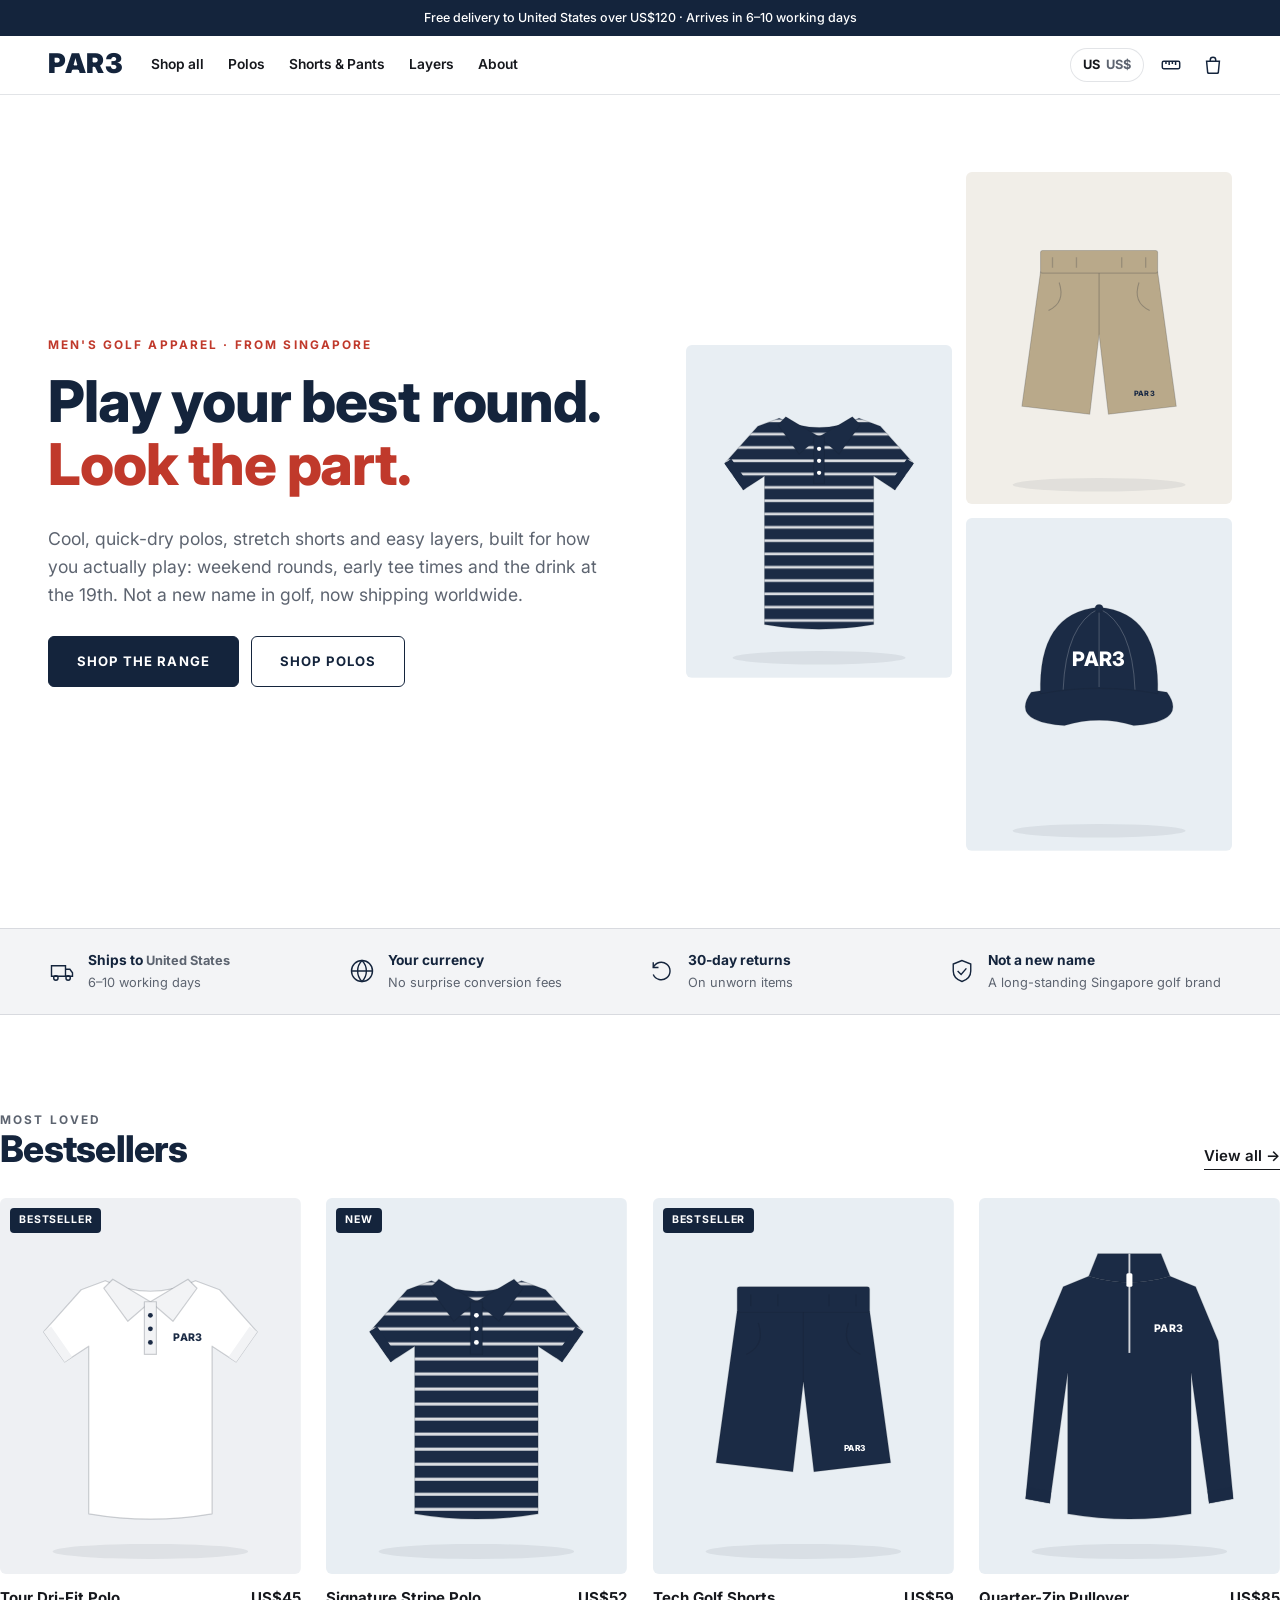
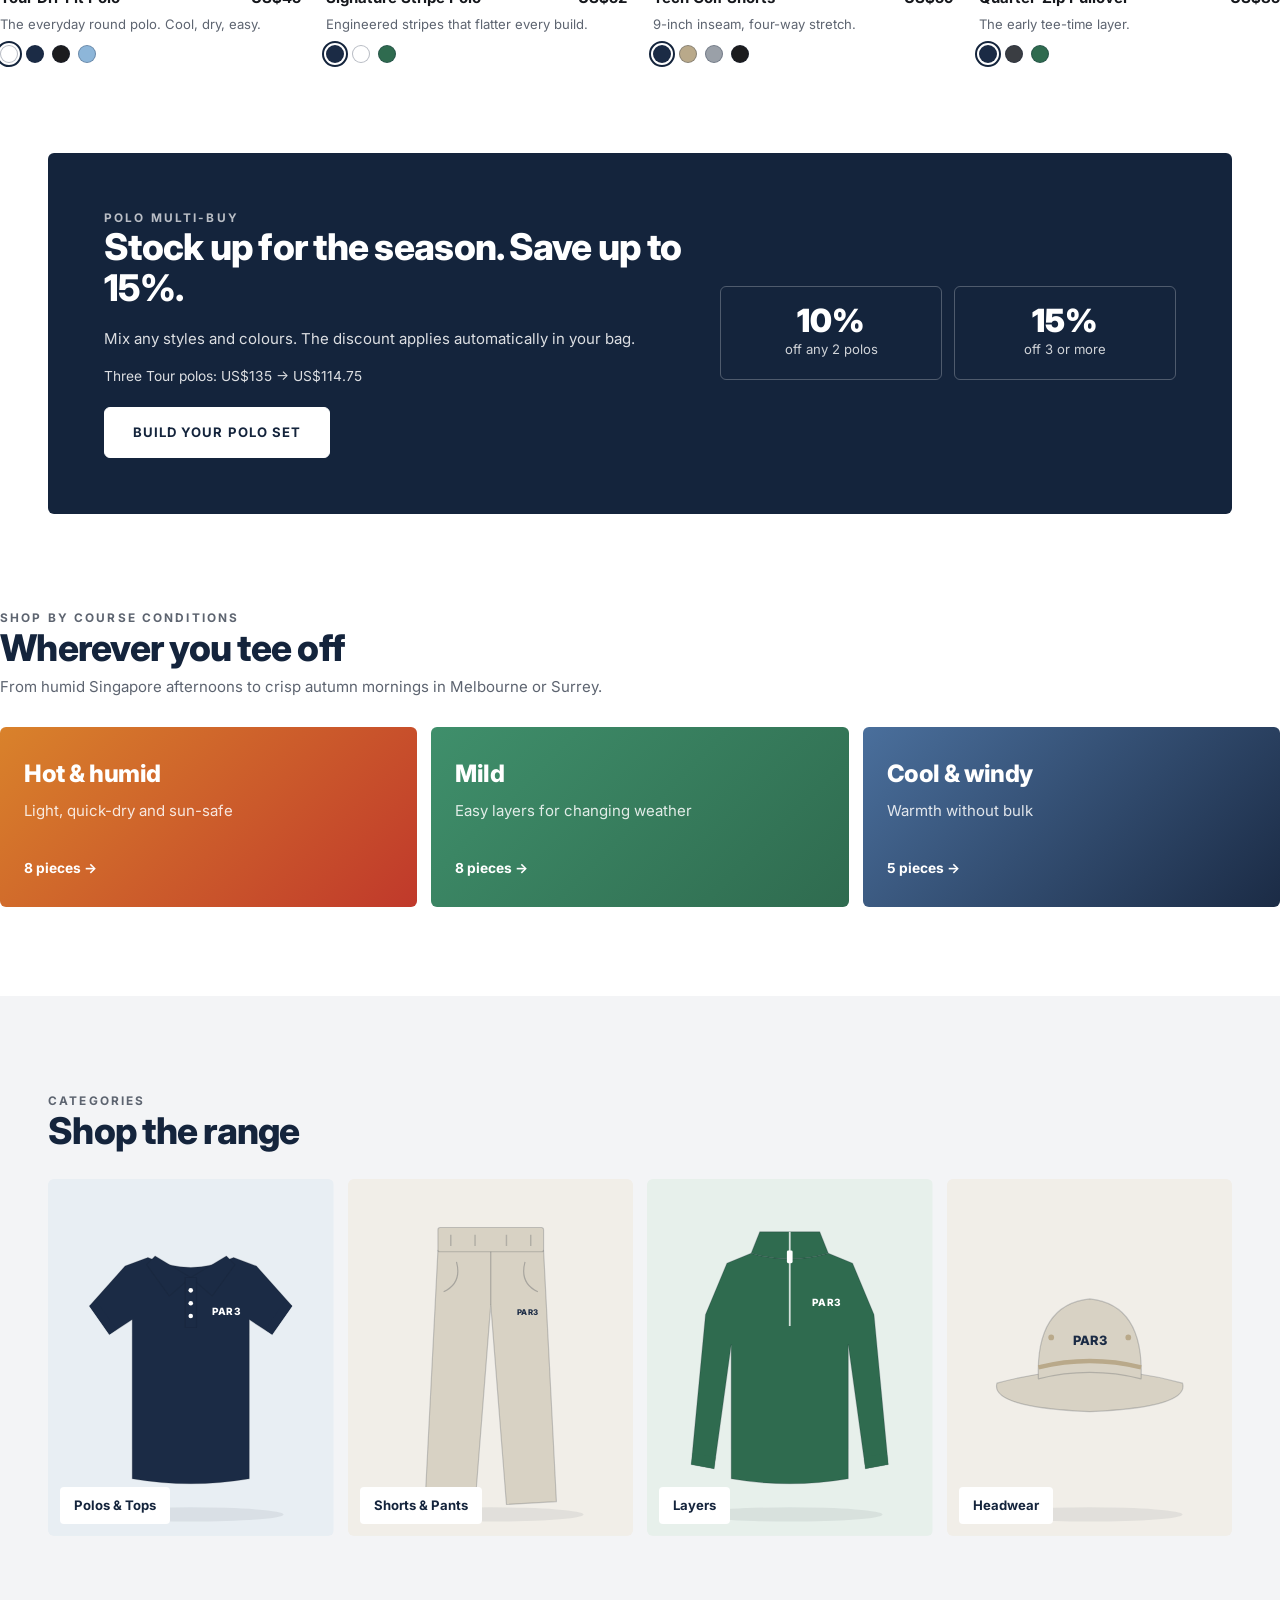
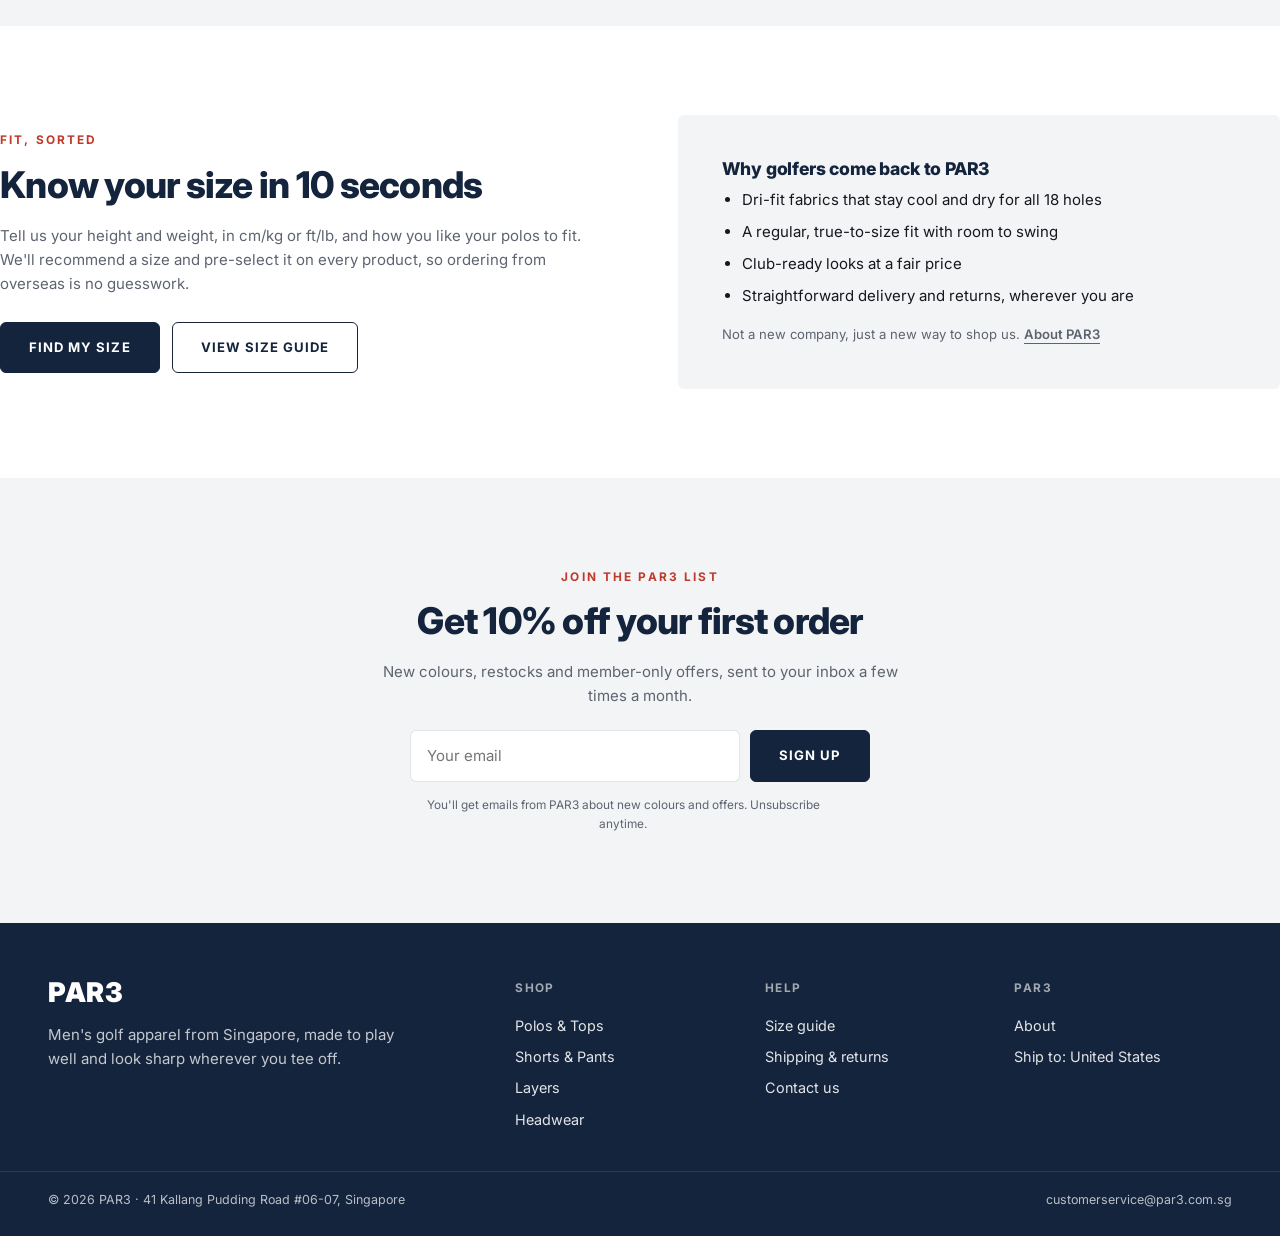
==== par3/index.html @ 8be28eb9 "Add PAR3 worldwide men's golf apparel storefront prototype Static prototype in par3/ reusing the sto" ====
<!doctype html>
<html lang="en">
<head>
  <meta charset="utf-8">
  <meta name="viewport" content="width=device-width, initial-scale=1">
  <title>PAR3 | Men's Golf Apparel, Shipped Worldwide</title>
  <meta name="description" content="PAR3 men's golf apparel from Singapore: dri-fit polos, shorts, pants and layers for every course condition. Local prices and delivery to 16 countries.">
  <link rel="preconnect" href="https://fonts.googleapis.com">
  <link rel="preconnect" href="https://fonts.gstatic.com" crossorigin>
  <link href="https://fonts.googleapis.com/css2?family=Inter:wght@400;500;600;700;800;900&display=swap" rel="stylesheet">
  <link rel="stylesheet" href="assets/css/styles.css">
</head>
<body data-page="home">
  <header id="site-header"></header>

  <main>
    <section class="wrap hero">
      <div>
        <p class="eyebrow">Men's golf apparel · From Singapore</p>
        <h1>Play your best round. <em>Look the part.</em></h1>
        <p class="lede">Cool, quick-dry polos, stretch shorts and easy layers, built for how you actually play: weekend rounds, early tee times and the drink at the 19th. Not a new name in golf, now shipping worldwide.</p>
        <div class="hero-cta">
          <a class="btn" href="shop.html">Shop the range</a>
          <a class="btn btn-ghost" href="shop.html?c=polos">Shop polos</a>
        </div>
      </div>
      <div id="hero-art"></div>
    </section>

    <section class="trust" aria-label="Why shop with PAR3">
      <div class="wrap trust-inner">
        <div class="trust-item">
          <svg viewBox="0 0 32 32"><path d="M4 10h16v12H4zM20 14h5l3 4v4h-8z"/><circle cx="9" cy="24" r="2.5"/><circle cx="23" cy="24" r="2.5"/></svg>
          <div><strong>Ships to <span data-ship-country>you</span></strong><span data-ship-days>Tracked delivery</span></div>
        </div>
        <div class="trust-item">
          <svg viewBox="0 0 32 32"><circle cx="16" cy="16" r="12"/><path d="M4 16h24M16 4c4 4 5 8 5 12s-1 8-5 12c-4-4-5-8-5-12s1-8 5-12Z"/></svg>
          <div><strong>Your currency</strong><span>No surprise conversion fees</span></div>
        </div>
        <div class="trust-item">
          <svg viewBox="0 0 32 32"><path d="M6 12a10 10 0 1 1 0 8"/><path d="M6 6v6h6"/></svg>
          <div><strong>30-day returns</strong><span>On unworn items</span></div>
        </div>
        <div class="trust-item">
          <svg viewBox="0 0 32 32"><path d="M16 4 6 8v8c0 6 4 10 10 12 6-2 10-6 10-12V8Z"/><path d="m11 16 4 4 6-7"/></svg>
          <div><strong>Not a new name</strong><span>A long-standing Singapore golf brand</span></div>
        </div>
      </div>
    </section>

    <section class="section wrap">
      <div class="section-head">
        <div>
          <p class="eyebrow">Most loved</p>
          <h2>Bestsellers</h2>
        </div>
        <a class="link" href="shop.html">View all →</a>
      </div>
      <div class="grid" id="featured"></div>
    </section>

    <section class="wrap">
      <div class="promo">
        <div>
          <p class="eyebrow" style="color:inherit;opacity:.7">Polo multi-buy</p>
          <h2>Stock up for the season. Save up to 15%.</h2>
          <p>Mix any styles and colours. The discount applies automatically in your bag.</p>
          <p class="promo-example" id="mb-example"></p>
          <a class="btn btn-light" href="shop.html?c=polos">Build your polo set</a>
        </div>
        <div class="promo-tiers">
          <div><strong>10%</strong><span>off any 2 polos</span></div>
          <div><strong>15%</strong><span>off 3 or more</span></div>
        </div>
      </div>
    </section>

    <section class="section wrap">
      <div class="section-head">
        <div>
          <p class="eyebrow">Shop by course conditions</p>
          <h2>Wherever you tee off</h2>
          <p>From humid Singapore afternoons to crisp autumn mornings in Melbourne or Surrey.</p>
        </div>
      </div>
      <div class="conds" id="conditions"></div>
    </section>

    <section class="section tint">
      <div class="wrap">
        <div class="section-head">
          <div>
            <p class="eyebrow">Categories</p>
            <h2>Shop the range</h2>
          </div>
        </div>
        <div class="tiles" id="cats"></div>
      </div>
    </section>

    <section class="section wrap">
      <div class="split">
        <div>
          <p class="eyebrow">Fit, sorted</p>
          <h2>Know your size in 10 seconds</h2>
          <p class="muted">Tell us your height and weight, in cm/kg or ft/lb, and how you like your polos to fit. We'll recommend a size and pre-select it on every product, so ordering from overseas is no guesswork.</p>
          <div class="hero-cta">
            <button class="btn" data-sizefinder>Find my size</button>
            <button class="btn btn-ghost" data-sizeguide>View size guide</button>
          </div>
        </div>
        <div class="panel">
          <h3>Why golfers come back to PAR3</h3>
          <ul>
            <li>Dri-fit fabrics that stay cool and dry for all 18 holes</li>
            <li>A regular, true-to-size fit with room to swing</li>
            <li>Club-ready looks at a fair price</li>
            <li>Straightforward delivery and returns, wherever you are</li>
          </ul>
          <p class="muted small" style="margin:16px 0 0">Not a new company, just a new way to shop us. <a class="link" href="about.html">About PAR3</a></p>
        </div>
      </div>
    </section>

    <section class="section join" id="join">
      <div class="wrap">
        <p class="eyebrow">Join the PAR3 list</p>
        <h2>Get <span data-offer>a welcome offer</span></h2>
        <p class="muted">New colours, restocks and member-only offers, sent to your inbox a few times a month.</p>
        <div data-signup="home"></div>
      </div>
    </section>
  </main>

  <footer id="site-footer"></footer>

  <script src="assets/js/config.js"></script>
  <script src="assets/js/garments.js"></script>
  <script src="assets/js/products.js"></script>
  <script src="assets/js/app.js"></script>
</body>
</html>
---- par3/assets/css/styles.css ----
/* PAR3 storefront styles */

/* Brand tokens. PLACEHOLDER: swap these for the colours and font used on
   par3.com.sg. Every colour on the site comes from this block. */
:root {
  --brand: #14243c;        /* primary: header bar, buttons, footer */
  --brand-2: #22385a;      /* primary hover */
  --accent: #c0392b;       /* sale / multi-buy highlights */
  --accent-soft: #fbeceb;
  --bg: #ffffff;
  --surface: #f3f4f6;
  --ink: #16181d;
  --muted: #5d6470;
  --line: rgba(20, 36, 60, 0.12);
  --on-brand: #ffffff;

  --font: "Inter", system-ui, -apple-system, "Segoe UI", sans-serif;

  --radius: 6px;
  --gutter: clamp(16px, 4vw, 48px);
  --max: 1280px;
}

* { box-sizing: border-box; }
html { scroll-behavior: smooth; }
body {
  margin: 0;
  background: var(--bg);
  color: var(--ink);
  font: 400 15px/1.6 var(--font);
  -webkit-font-smoothing: antialiased;
}
img, svg { display: block; max-width: 100%; }
a { color: inherit; text-decoration: none; }
button { font: inherit; color: inherit; cursor: pointer; }
h1, h2, h3 { font-weight: 800; line-height: 1.1; margin: 0 0 0.5em; letter-spacing: -0.02em; color: var(--brand); }
h1 { font-size: clamp(2.2rem, 5vw, 3.6rem); }
h2 { font-size: clamp(1.6rem, 3vw, 2.3rem); }
h3 { font-size: 1.1rem; letter-spacing: -0.01em; }
p { margin: 0 0 1em; }
.sr-only { position: absolute; width: 1px; height: 1px; overflow: hidden; clip: rect(0 0 0 0); white-space: nowrap; }
.muted { color: var(--muted); }
.small { font-size: 0.82rem; }
.center { text-align: center; }
.eyebrow { font-size: 0.74rem; letter-spacing: 0.18em; text-transform: uppercase; color: var(--accent); margin-bottom: 0.9rem; font-weight: 700; }
.link { border-bottom: 1.5px solid currentColor; padding-bottom: 1px; font-weight: 600; }
.wrap { max-width: var(--max); margin: 0 auto; padding: 0 var(--gutter); }
.section { padding: clamp(52px, 7vw, 96px) 0; }
.section.tint { background: var(--surface); }
.section-head { display: flex; align-items: end; justify-content: space-between; gap: 16px; margin-bottom: 28px; flex-wrap: wrap; }
.section-head h2 { margin: 0; }
.section-head p { margin: 6px 0 0; color: var(--muted); }

/* ---------------------------------------------------------------- buttons */
.btn {
  display: inline-flex; align-items: center; justify-content: center; gap: 8px;
  background: var(--brand); color: var(--on-brand); border: 1.5px solid var(--brand);
  padding: 14px 28px; border-radius: var(--radius);
  font-size: 0.82rem; font-weight: 700; letter-spacing: 0.08em; text-transform: uppercase;
  transition: background 0.2s, color 0.2s, transform 0.2s;
}
.btn:hover { background: var(--brand-2); border-color: var(--brand-2); }
.btn:active { transform: translateY(1px); }
.btn-ghost { background: transparent; color: var(--brand); }
.btn-ghost:hover { background: var(--brand); color: var(--on-brand); }
.btn-light { background: var(--on-brand); color: var(--brand); border-color: var(--on-brand); }
.btn-light:hover { background: transparent; color: var(--on-brand); border-color: var(--on-brand); }
.btn-block { width: 100%; }
.icon-btn { background: none; border: 0; padding: 8px; display: inline-flex; align-items: center; position: relative; color: var(--brand); }

/* ---------------------------------------------------------------- header */
#site-header { position: sticky; top: env(safe-area-inset-top, 0px); z-index: 30; background: rgba(255, 255, 255, 0.96); backdrop-filter: blur(8px); border-bottom: 1px solid var(--line); }
.announce { background: var(--brand); color: var(--on-brand); text-align: center; font-size: 0.78rem; font-weight: 500; padding: 8px 16px; }
.header-inner { max-width: var(--max); margin: 0 auto; padding: 10px var(--gutter); display: flex; align-items: center; gap: 28px; }
.logo img { height: 40px; width: auto; }
.wordmark { font-weight: 900; font-size: 1.7rem; letter-spacing: 0.02em; color: var(--brand); line-height: 1; }
.nav { display: flex; gap: 24px; align-items: center; font-size: 0.86rem; font-weight: 600; flex: 1; }
.nav a { padding: 6px 0; border-bottom: 2px solid transparent; }
.nav a:hover, .nav a[aria-current="page"] { border-color: var(--accent); }
.header-tools { display: flex; align-items: center; gap: 4px; margin-left: auto; }
.country-btn { display: inline-flex; gap: 6px; align-items: center; border: 1px solid var(--line); background: var(--bg); border-radius: 99px; padding: 6px 12px; font-size: 0.8rem; font-weight: 700; margin-right: 4px; }
.country-btn:hover { border-color: var(--brand); }
.bag-count { position: absolute; top: 0; right: -2px; background: var(--accent); color: #fff; font-size: 0.62rem; font-weight: 700; min-width: 17px; height: 17px; border-radius: 99px; display: grid; place-items: center; padding: 0 4px; }
.menu-toggle { display: none; }
.bag-count[hidden], .scrim[hidden] { display: none; }
.mobile-nav { display: flex; flex-direction: column; padding: 4px var(--gutter) 16px; border-top: 1px solid var(--line); }
.mobile-nav a { padding: 12px 0; font-size: 1.05rem; font-weight: 600; border-bottom: 1px solid var(--line); }
.mobile-nav[hidden] { display: none; }

@media (max-width: 900px) {
  .nav { display: none; }
  .menu-toggle { display: inline-flex; margin-left: -8px; }
  .header-inner { gap: 8px; }
  .logo img { height: 32px; }
  .wordmark { font-size: 1.4rem; }
  .size-btn { display: none; }
}

/* ---------------------------------------------------------------- hero */
.hero { display: grid; grid-template-columns: 1.05fr 1fr; gap: clamp(24px, 5vw, 72px); align-items: center; padding-top: clamp(36px, 6vw, 80px); padding-bottom: clamp(36px, 6vw, 80px); }
.hero h1 em { font-style: normal; color: var(--accent); }
.hero p.lede { font-size: 1.1rem; max-width: 32em; color: var(--muted); }
.hero-cta { display: flex; gap: 12px; flex-wrap: wrap; margin-top: 26px; }
#hero-art { display: grid; grid-template-columns: 1fr 1fr; gap: 14px; }
.hero-tile { border-radius: var(--radius); overflow: hidden; transition: transform 0.4s; }
.hero-tile:hover { transform: translateY(-4px); }
.hero-tile.t0 { grid-row: span 2; align-self: center; }
.hero-tile svg { width: 100%; height: auto; }
@media (max-width: 820px) {
  .hero { grid-template-columns: 1fr; }
  #hero-art { order: -1; }
}

/* ---------------------------------------------------------------- trust strip */
.trust { border-block: 1px solid var(--line); background: var(--surface); }
.trust-inner { display: grid; grid-template-columns: repeat(4, 1fr); gap: 16px; padding-block: 20px; }
.trust-item { display: flex; gap: 12px; align-items: center; font-size: 0.86rem; }
.trust-item svg { width: 28px; height: 28px; flex: none; stroke: var(--brand); fill: none; stroke-width: 1.6; }
.trust-item strong { display: block; color: var(--brand); }
.trust-item span { color: var(--muted); font-size: 0.8rem; }
@media (max-width: 900px) { .trust-inner { grid-template-columns: 1fr 1fr; } }

/* ---------------------------------------------------------------- product cards */
.grid { display: grid; grid-template-columns: repeat(4, 1fr); gap: clamp(14px, 2vw, 26px); }
@media (max-width: 1024px) { .grid { grid-template-columns: repeat(3, 1fr); } }
@media (max-width: 760px) { .grid { grid-template-columns: repeat(2, 1fr); } }
.card-img { display: block; position: relative; border-radius: var(--radius); overflow: hidden; }
.card-art svg, .card-art img { width: 100%; height: auto; aspect-ratio: 4 / 5; object-fit: cover; transition: transform 0.5s ease; }
.card:hover .card-art svg, .card:hover .card-art img { transform: scale(1.035); }
.tag { position: absolute; top: 10px; left: 10px; z-index: 1; background: var(--brand); color: var(--on-brand); font-size: 0.66rem; letter-spacing: 0.08em; text-transform: uppercase; font-weight: 700; padding: 4px 9px; border-radius: 4px; }
.tag.static { position: static; display: inline-block; margin-bottom: 12px; }
.card-body { padding-top: 12px; }
.card-row { display: flex; justify-content: space-between; gap: 10px; align-items: baseline; }
.card-name { font-weight: 700; color: var(--ink); line-height: 1.3; }
.price { font-weight: 700; white-space: nowrap; }
.card-body p { margin: 4px 0 10px; }
.swatches { display: flex; gap: 8px; flex-wrap: wrap; }
.swatch { width: 18px; height: 18px; border-radius: 50%; background: var(--c); border: 1px solid rgba(20, 36, 60, 0.3); padding: 0; outline-offset: 2px; }
.swatch.on { outline: 2px solid var(--brand); }
.swatches.lg .swatch { width: 30px; height: 30px; outline-offset: 3px; }
.empty-grid { grid-column: 1 / -1; text-align: center; padding: 48px 0; }

/* ---------------------------------------------------------------- category tiles */
.tiles { display: grid; grid-template-columns: repeat(4, 1fr); gap: 14px; }
@media (max-width: 760px) { .tiles { grid-template-columns: 1fr 1fr; } }
.tile { position: relative; border-radius: var(--radius); overflow: hidden; }
.tile svg { width: 100%; height: auto; aspect-ratio: 4 / 5; transition: transform 0.5s; }
.tile:hover svg { transform: scale(1.04); }
.tile span { position: absolute; left: 12px; bottom: 12px; background: var(--bg); padding: 8px 14px; border-radius: 4px; font-size: 0.82rem; font-weight: 700; color: var(--brand); }

/* ---------------------------------------------------------------- conditions */
.conds { display: grid; grid-template-columns: repeat(3, 1fr); gap: 14px; }
@media (max-width: 760px) { .conds { grid-template-columns: 1fr; } }
.cond { border-radius: var(--radius); padding: 28px 24px; min-height: 180px; display: flex; flex-direction: column; gap: 6px; color: #fff; transition: transform 0.3s; }
.cond:hover { transform: translateY(-3px); }
.cond strong { font-size: 1.5rem; font-weight: 800; letter-spacing: -0.02em; }
.cond span { opacity: 0.85; }
.cond em { margin-top: auto; font-style: normal; font-weight: 700; font-size: 0.86rem; }
.cond-hot { background: linear-gradient(135deg, #d9822b, #c0392b); }
.cond-mild { background: linear-gradient(135deg, #3f8f6b, #2f6b4f); }
.cond-cool { background: linear-gradient(135deg, #4a6f9c, #1b2b45); }

/* ---------------------------------------------------------------- multibuy banner */
.promo { background: var(--brand); color: var(--on-brand); border-radius: var(--radius); display: grid; grid-template-columns: 1.3fr 1fr; gap: 24px; align-items: center; padding: clamp(28px, 5vw, 56px); }
.promo h2 { color: var(--on-brand); }
.promo p { opacity: 0.85; margin: 0; }
.promo-tiers { display: flex; gap: 12px; }
.promo-tiers div { flex: 1; border: 1px solid rgba(255, 255, 255, 0.25); border-radius: var(--radius); padding: 18px; text-align: center; }
.promo-tiers strong { display: block; font-size: 2rem; font-weight: 900; line-height: 1; }
.promo-tiers span { font-size: 0.82rem; opacity: 0.8; }
.promo-example { margin-top: 14px !important; font-size: 0.86rem; }
.promo .btn { margin-top: 20px; }
@media (max-width: 820px) { .promo { grid-template-columns: 1fr; } }

/* ---------------------------------------------------------------- split / about */
.split { display: grid; grid-template-columns: 1fr 1fr; gap: clamp(28px, 6vw, 96px); align-items: center; }
@media (max-width: 820px) { .split { grid-template-columns: 1fr; } }
.panel { background: var(--surface); border-radius: var(--radius); padding: clamp(24px, 4vw, 44px); }
.panel ul { margin: 0; padding-left: 20px; }
.panel li { margin-bottom: 8px; }
.values { display: grid; grid-template-columns: repeat(3, 1fr); gap: 16px; }
@media (max-width: 760px) { .values { grid-template-columns: 1fr; } }
.value { border: 1px solid var(--line); border-radius: var(--radius); padding: 24px; }
.value p { color: var(--muted); margin: 0; }
.page-hero { text-align: center; padding: clamp(52px, 8vw, 100px) 0 clamp(28px, 4vw, 48px); }
.page-hero p { color: var(--muted); max-width: 34em; margin: 0 auto; font-size: 1.08rem; }
.prose { max-width: 680px; margin: 0 auto; font-size: 1.05rem; line-height: 1.8; }

/* ---------------------------------------------------------------- signup */
.join { background: var(--surface); text-align: center; }
.join p { max-width: 36em; margin-inline: auto; }
.signup { display: flex; gap: 10px; max-width: 460px; margin: 22px auto 0; flex-wrap: wrap; }
.signup input { flex: 1; min-width: 0; border: 1px solid var(--line); background: var(--bg); border-radius: var(--radius); padding: 13px 16px; font: inherit; color: var(--ink); }
.signup input:focus { outline: 2px solid var(--brand); outline-offset: 1px; }
.signup .consent { flex-basis: 100%; margin: 4px 0 0; font-size: 0.74rem; color: var(--muted); text-align: center; }
@media (max-width: 520px) { .signup { flex-direction: column; } }
.joined { margin-top: 18px; }

/* ---------------------------------------------------------------- shop */
.shop-head { padding: clamp(36px, 5vw, 64px) 0 20px; }
.shop-head p { color: var(--muted); max-width: 40em; }
.toolbar { display: flex; justify-content: space-between; align-items: center; gap: 16px; padding: 14px 0 10px; border-top: 1px solid var(--line); flex-wrap: wrap; }
#chips, #wchips { display: flex; gap: 8px; flex-wrap: wrap; align-items: center; }
#wchips { padding: 0 0 16px; border-bottom: 1px solid var(--line); margin-bottom: 28px; }
.chip { border: 1px solid var(--line); background: transparent; border-radius: 99px; padding: 8px 16px; font-size: 0.82rem; font-weight: 600; }
.chip.sm { padding: 6px 12px; font-size: 0.78rem; }
.chip:hover { border-color: var(--brand); }
.chip.on { background: var(--brand); border-color: var(--brand); color: var(--on-brand); }
.toolbar-right { display: flex; gap: 16px; align-items: center; font-size: 0.84rem; }
select { font: inherit; border: 1px solid var(--line); background: var(--bg); border-radius: var(--radius); padding: 8px 12px; color: var(--ink); }

/* ---------------------------------------------------------------- product page */
.crumbs { font-size: 0.8rem; color: var(--muted); padding: 22px 0; }
.crumbs a:hover { color: var(--brand); }
.pdp { display: grid; grid-template-columns: 1.15fr 1fr; gap: clamp(28px, 5vw, 72px); align-items: start; }
.pdp-media { position: sticky; top: 120px; }
.pdp-art svg, .pdp-art img { width: 100%; height: auto; aspect-ratio: 4 / 5; border-radius: var(--radius); object-fit: cover; }
.pdp-price { font-size: 1.4rem; font-weight: 800; margin-bottom: 14px; }
.mb-note { background: var(--accent-soft); color: var(--ink); border-left: 3px solid var(--accent); padding: 10px 14px; border-radius: 0 var(--radius) var(--radius) 0; font-size: 0.88rem; }
.cond-tags { display: flex; gap: 8px; flex-wrap: wrap; }
.cond-tag { font-size: 0.76rem; font-weight: 600; background: var(--surface); padding: 5px 10px; border-radius: 99px; }
.cond-tag:hover { background: var(--line); }
.opt { margin: 22px 0; }
.opt-label { font-size: 0.84rem; font-weight: 700; margin-bottom: 10px; display: flex; gap: 6px; align-items: baseline; }
.opt-label strong { font-weight: 500; }
.size-links { margin-left: auto; display: flex; gap: 14px; }
.sizes { display: flex; gap: 8px; flex-wrap: wrap; }
.sizes.need { animation: nudge 0.4s; }
.sizes.need .size { border-color: var(--accent); }
@keyframes nudge { 25% { transform: translateX(-4px); } 75% { transform: translateX(4px); } }
.size { min-width: 56px; padding: 11px 14px; border: 1px solid var(--line); background: var(--bg); border-radius: var(--radius); font-weight: 600; }
.size:hover { border-color: var(--brand); }
.size.on { background: var(--brand); color: var(--on-brand); border-color: var(--brand); }
.size-hint { margin: 8px 0 0; }
.add { margin: 6px 0 12px; }
.assure { list-style: none; padding: 0; margin: 0; font-size: 0.86rem; color: var(--muted); }
.assure li { padding: 4px 0 4px 22px; position: relative; }
.assure li::before { content: "✓"; position: absolute; left: 0; color: var(--brand); font-weight: 700; }
.accordions { margin-top: 24px; border-top: 1px solid var(--line); }
details { border-bottom: 1px solid var(--line); padding: 14px 0; }
summary { cursor: pointer; font-size: 0.88rem; font-weight: 700; list-style: none; display: flex; justify-content: space-between; }
summary::-webkit-details-marker { display: none; }
summary::after { content: "+"; font-size: 1.1rem; font-weight: 400; }
details[open] summary::after { content: "−"; }
details p, details ul { margin: 10px 0 0; color: var(--muted); }
details ul { padding-left: 18px; }
@media (max-width: 820px) { .pdp { grid-template-columns: 1fr; } .pdp-media { position: static; } }

/* ---------------------------------------------------------------- bag drawer */
.scrim { position: fixed; inset: 0; background: rgba(15, 20, 30, 0.45); z-index: 40; }
.drawer { position: fixed; top: 0; right: 0; bottom: 0; width: min(420px, 100vw); background: var(--bg); z-index: 50; display: flex; flex-direction: column; transform: translateX(100%); transition: transform 0.35s cubic-bezier(0.2, 0.7, 0.2, 1); visibility: hidden; }
.drawer.open { visibility: visible; transform: none; box-shadow: -20px 0 50px rgba(0, 0, 0, 0.1); }
.drawer header { display: flex; justify-content: space-between; align-items: center; padding: 18px 22px; border-bottom: 1px solid var(--line); }
.drawer header h2 { font-size: 1.3rem; margin: 0; }
.meters { padding: 0 22px; }
.meter-block { padding: 12px 0; }
.meter-block + .meter-block { border-top: 1px dashed var(--line); }
.meter-block p { font-size: 0.84rem; margin: 0 0 8px; }
.meter-block.multibuy { display: flex; justify-content: space-between; align-items: baseline; gap: 12px; }
.meter-block.multibuy p { margin: 0; }
.meter-block.multibuy .link { white-space: nowrap; }
.meter-block.multibuy strong { color: var(--accent); }
.meter { height: 5px; background: var(--surface); border-radius: 9px; overflow: hidden; }
.meter span { display: block; height: 100%; background: var(--brand); transition: width 0.4s; }
.drawer-lines { flex: 1; overflow-y: auto; padding: 4px 22px; border-top: 1px solid var(--line); }
.line { display: grid; grid-template-columns: 76px 1fr auto; gap: 14px; padding: 14px 0; border-bottom: 1px solid var(--line); }
.line-img svg, .line-img img { width: 76px; height: auto; border-radius: var(--radius); }
.line-info { display: flex; flex-direction: column; gap: 2px; font-size: 0.86rem; }
.line-name { font-weight: 700; }
.line-price { font-weight: 700; font-size: 0.9rem; }
.qty { display: inline-flex; align-items: center; border: 1px solid var(--line); border-radius: var(--radius); margin-top: 8px; width: max-content; }
.qty button { background: none; border: 0; width: 30px; height: 30px; }
.qty span { min-width: 18px; text-align: center; font-size: 0.85rem; }
.drawer-foot { padding: 16px 22px 24px; border-top: 1px solid var(--line); }
.sum { display: flex; justify-content: space-between; font-size: 0.9rem; margin-bottom: 4px; }
.sum.save { color: var(--accent); font-weight: 600; }
.sum.total { font-weight: 800; font-size: 1.05rem; margin: 8px 0 4px; padding-top: 8px; border-top: 1px solid var(--line); }
.empty { text-align: center; padding: 60px 0; }

/* ---------------------------------------------------------------- modal / toast */
.modal-wrap { position: fixed; inset: 0; z-index: 60; background: rgba(15, 20, 30, 0.5); display: grid; place-items: center; padding: 16px; overflow-y: auto; }
.modal { background: var(--bg); border-radius: 10px; max-width: 460px; width: 100%; padding: 40px 28px 30px; position: relative; }
.modal.wide { max-width: 720px; }
.modal-close { position: absolute; top: 10px; right: 10px; }
.modal h2 { font-size: 1.6rem; }
.table { width: 100%; border-collapse: collapse; margin: 12px 0 18px; font-size: 0.88rem; }
.table th, .table td { text-align: left; padding: 9px 8px; border-bottom: 1px solid var(--line); }
.table th { font-size: 0.74rem; text-transform: uppercase; letter-spacing: 0.06em; color: var(--muted); }
.country-grid { display: grid; grid-template-columns: repeat(3, 1fr); gap: 20px 24px; margin-top: 18px; }
@media (max-width: 640px) { .country-grid { grid-template-columns: 1fr 1fr; } }
.country-group h3 { font-size: 0.74rem; text-transform: uppercase; letter-spacing: 0.1em; color: var(--muted); margin-bottom: 6px; }
.country-opt { display: flex; justify-content: space-between; width: 100%; background: none; border: 0; border-radius: 4px; padding: 7px 8px; margin-left: -8px; font-size: 0.9rem; text-align: left; }
.country-opt:hover { background: var(--surface); }
.country-opt.on { background: var(--brand); color: var(--on-brand); }
.country-opt.on .muted { color: inherit; opacity: 0.8; }
.finder { display: grid; gap: 16px; margin-top: 8px; }
.unit-toggle { display: flex; gap: 16px; font-size: 0.86rem; }
.finder-row { display: grid; gap: 12px; }
.finder-row[hidden] { display: none; }
.finder-row label { display: flex; align-items: center; gap: 8px; font-weight: 600; font-size: 0.9rem; }
.finder-row input { width: 80px; border: 1px solid var(--line); border-radius: var(--radius); padding: 10px; font: inherit; }
.finder-row label > input:first-child { margin-left: auto; }
.fit-pick { border: 0; padding: 0; margin: 0; display: grid; gap: 6px; font-size: 0.9rem; }
.fit-pick legend { font-weight: 600; margin-bottom: 6px; }
.finder-result { text-align: center; margin-top: 18px; padding-top: 18px; border-top: 1px solid var(--line); }
.finder-result p { margin: 0; }
.big-size { font-size: 3.4rem; font-weight: 900; color: var(--brand); line-height: 1.1; margin: 4px 0 12px; }
.toast { position: fixed; bottom: 24px; left: 50%; transform: translate(-50%, 20px); background: var(--brand); color: var(--on-brand); padding: 12px 22px; border-radius: 99px; font-size: 0.86rem; opacity: 0; transition: all 0.3s; z-index: 70; max-width: calc(100vw - 32px); }
.toast.show { opacity: 1; transform: translate(-50%, 0); }

/* ---------------------------------------------------------------- footer */
#site-footer { background: var(--brand); color: var(--on-brand); }
#site-footer .wordmark { color: var(--on-brand); }
.footer-logo img { height: 36px; width: auto; }
.footer-inner { max-width: var(--max); margin: 0 auto; padding: 56px var(--gutter) 36px; display: grid; grid-template-columns: 2fr 1fr 1fr 1fr; gap: 32px; }
.footer-brand p { opacity: 0.75; margin-top: 14px; max-width: 24em; }
#site-footer h4 { font-size: 0.74rem; letter-spacing: 0.12em; text-transform: uppercase; margin: 0 0 12px; opacity: 0.6; }
#site-footer .footer-inner a { display: block; padding: 4px 0; opacity: 0.88; font-size: 0.9rem; }
#site-footer .footer-inner a:hover { opacity: 1; text-decoration: underline; }
.footer-base { max-width: var(--max); margin: 0 auto; padding: 18px var(--gutter) 26px; border-top: 1px solid rgba(255, 255, 255, 0.15); display: flex; justify-content: space-between; font-size: 0.78rem; opacity: 0.7; gap: 16px; flex-wrap: wrap; }
@media (max-width: 760px) { .footer-inner { grid-template-columns: 1fr 1fr; } .footer-brand { grid-column: 1 / -1; } }
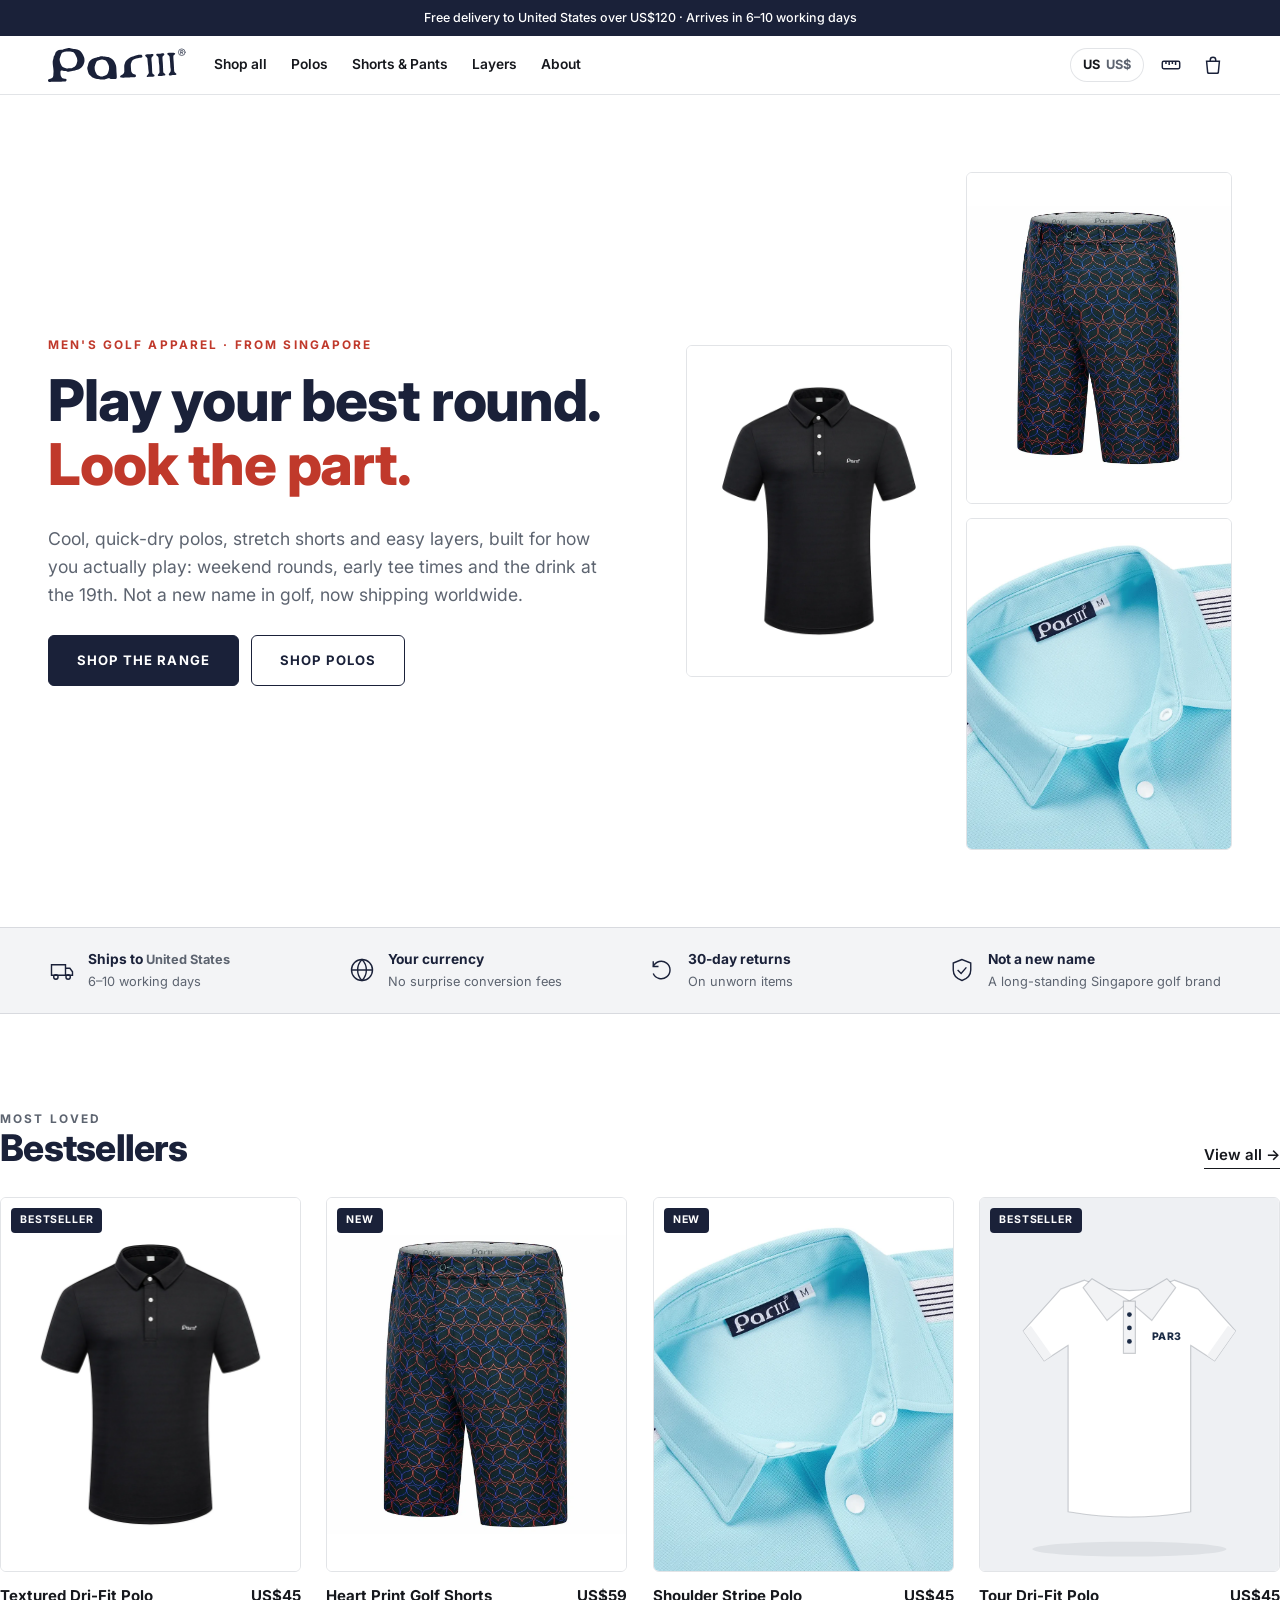
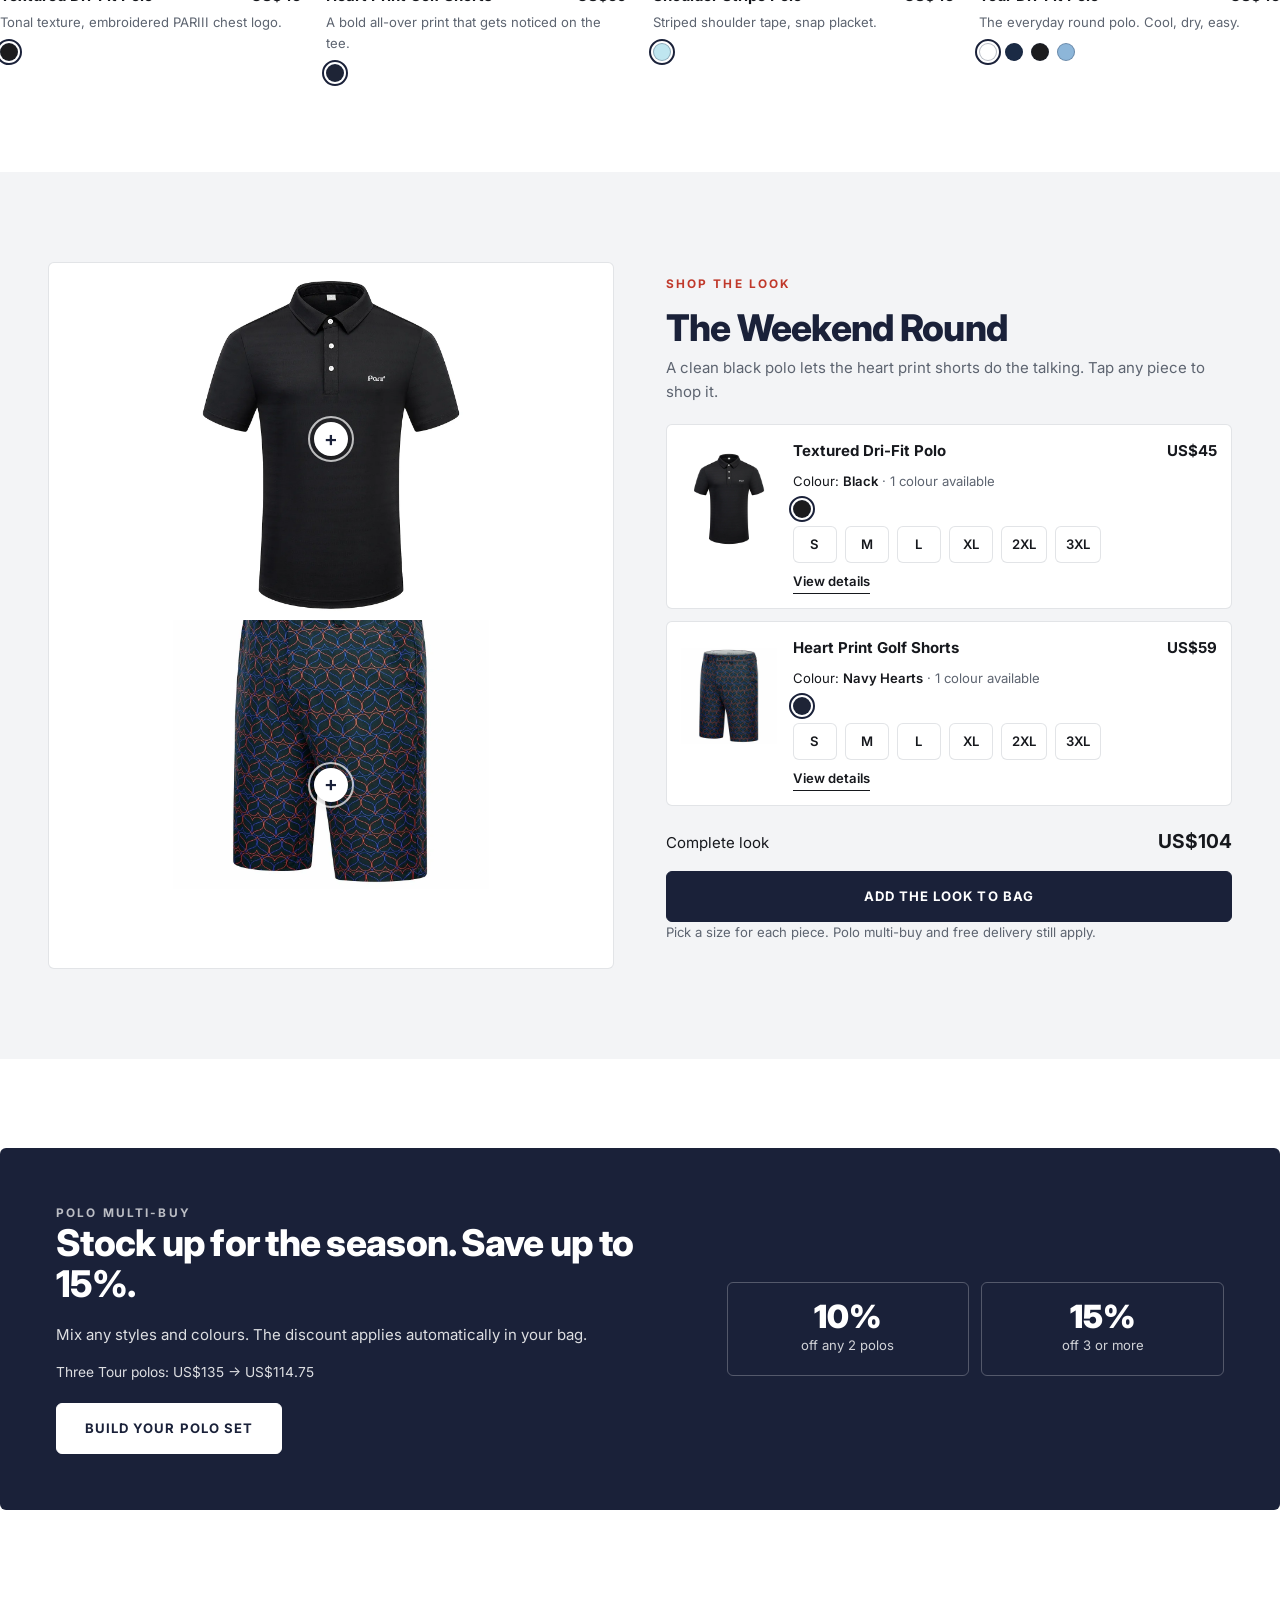
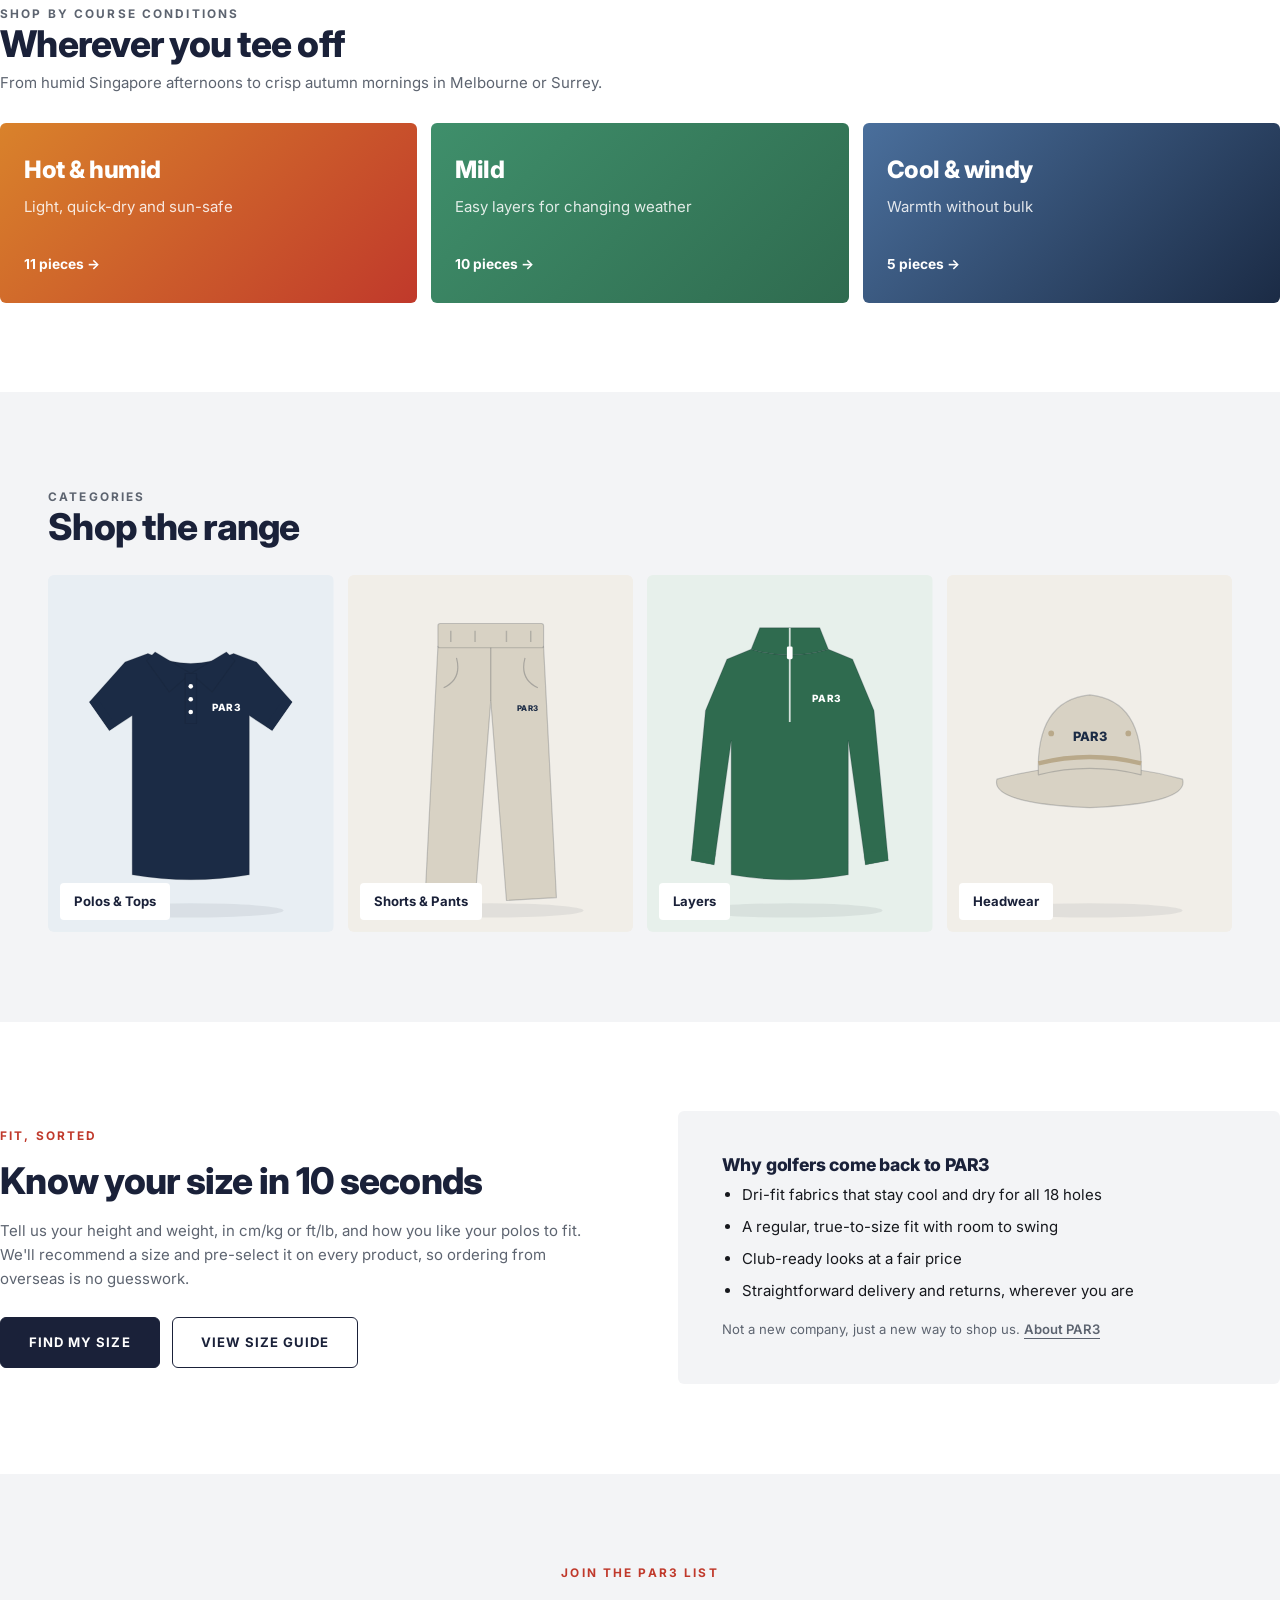
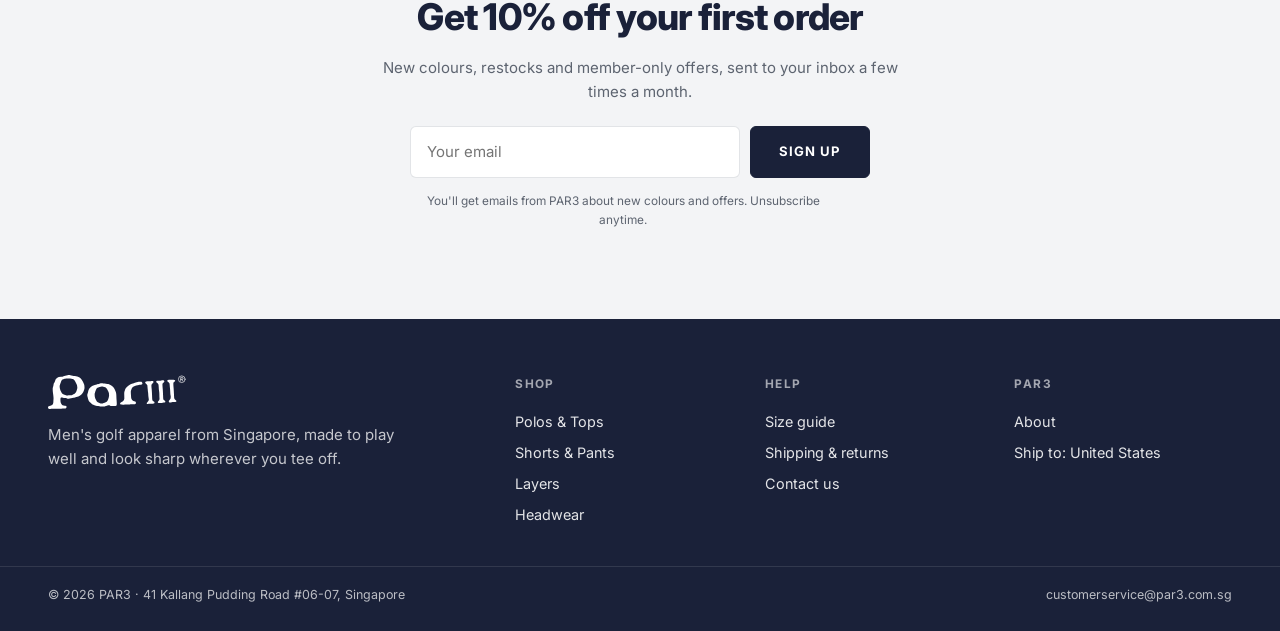
==== commit a5d7d680: "Add real PAR3 polo and shorts photos and a Shop the look outfit Add the Textured Dri-Fit Polo and He" ====
--- a/par3/index.html
+++ b/par3/index.html
@@ -59,7 +59,11 @@
       <div class="grid" id="featured"></div>
     </section>
 
-    <section class="wrap">
+    <section class="section tint">
+      <div class="wrap" id="look"></div>
+    </section>
+
+    <section class="section wrap">
       <div class="promo">
         <div>
           <p class="eyebrow" style="color:inherit;opacity:.7">Polo multi-buy</p>
@@ -75,7 +79,7 @@
       </div>
     </section>
 
-    <section class="section wrap">
+    <section class="section wrap" style="padding-top:0">
       <div class="section-head">
         <div>
           <p class="eyebrow">Shop by course conditions</p>
--- a/par3/assets/css/styles.css
+++ b/par3/assets/css/styles.css
@@ -1,10 +1,10 @@
 /* PAR3 storefront styles */
 
-/* Brand tokens. PLACEHOLDER: swap these for the colours and font used on
-   par3.com.sg. Every colour on the site comes from this block. */
+/* Brand tokens. Every colour on the site comes from this block.
+   --brand is the navy of the PARIII woven label. */
 :root {
-  --brand: #14243c;        /* primary: header bar, buttons, footer */
-  --brand-2: #22385a;      /* primary hover */
+  --brand: #1a2139;        /* PARIII navy: header bar, buttons, footer */
+  --brand-2: #2b3558;      /* navy hover */
   --accent: #c0392b;       /* sale / multi-buy highlights */
   --accent-soft: #fbeceb;
   --bg: #ffffff;
@@ -72,7 +72,7 @@
 #site-header { position: sticky; top: env(safe-area-inset-top, 0px); z-index: 30; background: rgba(255, 255, 255, 0.96); backdrop-filter: blur(8px); border-bottom: 1px solid var(--line); }
 .announce { background: var(--brand); color: var(--on-brand); text-align: center; font-size: 0.78rem; font-weight: 500; padding: 8px 16px; }
 .header-inner { max-width: var(--max); margin: 0 auto; padding: 10px var(--gutter); display: flex; align-items: center; gap: 28px; }
-.logo img { height: 40px; width: auto; }
+.logo img { height: 34px; width: auto; }
 .wordmark { font-weight: 900; font-size: 1.7rem; letter-spacing: 0.02em; color: var(--brand); line-height: 1; }
 .nav { display: flex; gap: 24px; align-items: center; font-size: 0.86rem; font-weight: 600; flex: 1; }
 .nav a { padding: 6px 0; border-bottom: 2px solid transparent; }
@@ -91,7 +91,7 @@
   .nav { display: none; }
   .menu-toggle { display: inline-flex; margin-left: -8px; }
   .header-inner { gap: 8px; }
-  .logo img { height: 32px; }
+  .logo img { height: 26px; }
   .wordmark { font-size: 1.4rem; }
   .size-btn { display: none; }
 }
@@ -127,6 +127,9 @@
 .card-img { display: block; position: relative; border-radius: var(--radius); overflow: hidden; }
 .card-art svg, .card-art img { width: 100%; height: auto; aspect-ratio: 4 / 5; object-fit: cover; transition: transform 0.5s ease; }
 .card:hover .card-art svg, .card:hover .card-art img { transform: scale(1.035); }
+.card-art { position: relative; }
+.card-alt { position: absolute; inset: 0; opacity: 0; transition: opacity 0.35s; }
+.card:hover .card-alt, .card-img:focus-visible .card-alt { opacity: 1; }
 .tag { position: absolute; top: 10px; left: 10px; z-index: 1; background: var(--brand); color: var(--on-brand); font-size: 0.66rem; letter-spacing: 0.08em; text-transform: uppercase; font-weight: 700; padding: 4px 9px; border-radius: 4px; }
 .tag.static { position: static; display: inline-block; margin-bottom: 12px; }
 .card-body { padding-top: 12px; }
@@ -214,7 +217,24 @@
 .crumbs a:hover { color: var(--brand); }
 .pdp { display: grid; grid-template-columns: 1.15fr 1fr; gap: clamp(28px, 5vw, 72px); align-items: start; }
 .pdp-media { position: sticky; top: 120px; }
+.pdp-art { display: block; width: 100%; padding: 0; border: 0; background: none; position: relative; cursor: zoom-in; border-radius: var(--radius); overflow: hidden; }
 .pdp-art svg, .pdp-art img { width: 100%; height: auto; aspect-ratio: 4 / 5; border-radius: var(--radius); object-fit: cover; }
+.zoom-hint { position: absolute; right: 12px; bottom: 12px; background: rgba(255, 255, 255, 0.92); color: var(--brand); font-size: 0.74rem; font-weight: 700; padding: 6px 10px; border-radius: 4px; opacity: 0; transition: opacity 0.2s; }
+.pdp-art:hover .zoom-hint, .pdp-art:focus-visible .zoom-hint { opacity: 1; }
+.thumbs { display: flex; gap: 10px; margin-top: 10px; }
+.thumbs button { width: 72px; padding: 0; border: 2px solid transparent; border-radius: var(--radius); overflow: hidden; background: none; }
+.thumbs button.on { border-color: var(--brand); }
+.thumbs svg, .thumbs img { width: 100%; height: auto; aspect-ratio: 4 / 5; object-fit: cover; }
+.lightbox { position: fixed; inset: 0; z-index: 80; background: rgba(10, 13, 25, 0.94); display: grid; place-items: center; padding: 56px 16px; }
+.lb-stage { margin: 0; width: 100%; height: 100%; display: grid; place-items: center; }
+.lb-stage img, .lb-stage svg { max-width: min(100%, 1100px); max-height: 100%; width: auto; height: auto; object-fit: contain; border-radius: var(--radius); }
+.lb-stage svg { height: 100%; }
+.lb-close, .lb-nav { position: absolute; background: rgba(255, 255, 255, 0.12); color: #fff; border: 0; border-radius: 99px; width: 44px; height: 44px; font-size: 1.4rem; display: grid; place-items: center; }
+.lb-close:hover, .lb-nav:hover { background: rgba(255, 255, 255, 0.25); }
+.lb-close { top: 14px; right: 14px; font-size: 1rem; }
+.lb-nav.prev { left: 14px; top: 50%; }
+.lb-nav.next { right: 14px; top: 50%; }
+.lb-count { position: absolute; bottom: 14px; left: 0; right: 0; text-align: center; color: rgba(255, 255, 255, 0.7); font-size: 0.84rem; margin: 0; }
 .pdp-price { font-size: 1.4rem; font-weight: 800; margin-bottom: 14px; }
 .mb-note { background: var(--accent-soft); color: var(--ink); border-left: 3px solid var(--accent); padding: 10px 14px; border-radius: 0 var(--radius) var(--radius) 0; font-size: 0.88rem; }
 .cond-tags { display: flex; gap: 8px; flex-wrap: wrap; }
@@ -311,7 +331,7 @@
 /* ---------------------------------------------------------------- footer */
 #site-footer { background: var(--brand); color: var(--on-brand); }
 #site-footer .wordmark { color: var(--on-brand); }
-.footer-logo img { height: 36px; width: auto; }
+.footer-logo img { height: 34px; width: auto; }
 .footer-inner { max-width: var(--max); margin: 0 auto; padding: 56px var(--gutter) 36px; display: grid; grid-template-columns: 2fr 1fr 1fr 1fr; gap: 32px; }
 .footer-brand p { opacity: 0.75; margin-top: 14px; max-width: 24em; }
 #site-footer h4 { font-size: 0.74rem; letter-spacing: 0.12em; text-transform: uppercase; margin: 0 0 12px; opacity: 0.6; }
@@ -319,3 +339,41 @@
 #site-footer .footer-inner a:hover { opacity: 1; text-decoration: underline; }
 .footer-base { max-width: var(--max); margin: 0 auto; padding: 18px var(--gutter) 26px; border-top: 1px solid rgba(255, 255, 255, 0.15); display: flex; justify-content: space-between; font-size: 0.78rem; opacity: 0.7; gap: 16px; flex-wrap: wrap; }
 @media (max-width: 760px) { .footer-inner { grid-template-columns: 1fr 1fr; } .footer-brand { grid-column: 1 / -1; } }
+
+/* ---------------------------------------------------------------- photos */
+/* Product photos are shot on white: show the whole garment rather than crop it. */
+.card-art img, .pdp-art img, .thumbs img, .line-img img, .hero-tile img, .tile img { object-fit: contain; background: #fff; }
+/* Close-up photos (colourway `crop: true`) fill the frame instead. */
+img.crop, .card-art img.crop, .pdp-art img.crop, .thumbs img.crop, .line-img img.crop, .hero-tile img.crop, .look-thumb img.crop { object-fit: cover; }
+.hero-tile img { width: 100%; height: auto; aspect-ratio: 4 / 5; }
+.card-img, .pdp-art, .hero-tile { border: 1px solid var(--line); }
+
+/* ---------------------------------------------------------------- shop the look */
+.look { display: grid; grid-template-columns: 1fr 1fr; gap: clamp(24px, 4vw, 56px); align-items: center; }
+@media (max-width: 820px) { .look { grid-template-columns: 1fr; } }
+.look-visual { position: relative; background: #fff; border-radius: var(--radius); border: 1px solid var(--line); overflow: hidden; }
+.look-visual.has-photo img { width: 100%; height: auto; display: block; }
+.look-stack { position: relative; aspect-ratio: 4 / 5; }
+.look-piece { position: absolute; left: 50%; transform: translateX(-50%); padding: 0; border: 0; background: none; cursor: pointer; transition: transform 0.3s, filter 0.3s; }
+.look-piece img, .look-piece svg { width: 100%; height: auto; display: block; mix-blend-mode: multiply; }
+.look-piece.lp0 { top: 1%; width: 62%; z-index: 2; }
+.look-piece.lp1 { top: 44%; width: 56%; z-index: 1; }
+.look-piece:hover, .look-piece.active { transform: translateX(-50%) scale(1.03); }
+.hotspot { position: absolute; z-index: 3; width: 34px; height: 34px; margin: -17px 0 0 -17px; border-radius: 50%; border: 0; padding: 0; background: #fff; color: var(--brand); font-size: 1.3rem; font-weight: 600; line-height: 1; display: grid; place-items: center; box-shadow: 0 2px 10px rgba(0, 0, 0, 0.25); }
+.hotspot::before { content: ""; position: absolute; inset: -6px; border-radius: 50%; border: 2px solid #fff; opacity: 0.7; animation: pulse 2s infinite; }
+.hotspot.active { background: var(--brand); color: #fff; }
+@keyframes pulse { 0% { transform: scale(0.85); opacity: 0.8; } 100% { transform: scale(1.35); opacity: 0; } }
+@media (prefers-reduced-motion: reduce) { .hotspot::before { animation: none; } }
+.look-panel h2 { margin-bottom: 8px; }
+.look-rows { display: grid; gap: 12px; margin: 20px 0 16px; }
+.look-row { display: grid; grid-template-columns: 96px 1fr; gap: 16px; padding: 14px; border: 1px solid var(--line); border-radius: var(--radius); background: var(--bg); transition: border-color 0.2s, box-shadow 0.2s; }
+.look-row.active { border-color: var(--brand); box-shadow: 0 0 0 1px var(--brand); }
+.look-thumb { padding: 0; border: 0; background: #fff; cursor: zoom-in; border-radius: var(--radius); overflow: hidden; align-self: start; }
+.look-thumb img, .look-thumb svg { width: 100%; height: auto; aspect-ratio: 4 / 5; object-fit: contain; display: block; }
+.look-info { display: grid; gap: 8px; align-content: start; }
+.look-colour strong { font-weight: 600; }
+.look-info .link { justify-self: start; }
+.sizes.sm .size { min-width: 44px; padding: 7px 10px; font-size: 0.82rem; }
+.look-total { display: flex; justify-content: space-between; align-items: baseline; padding: 4px 0 14px; }
+.look-total strong { font-size: 1.2rem; }
+.look-section { border-top: 1px solid var(--line); }
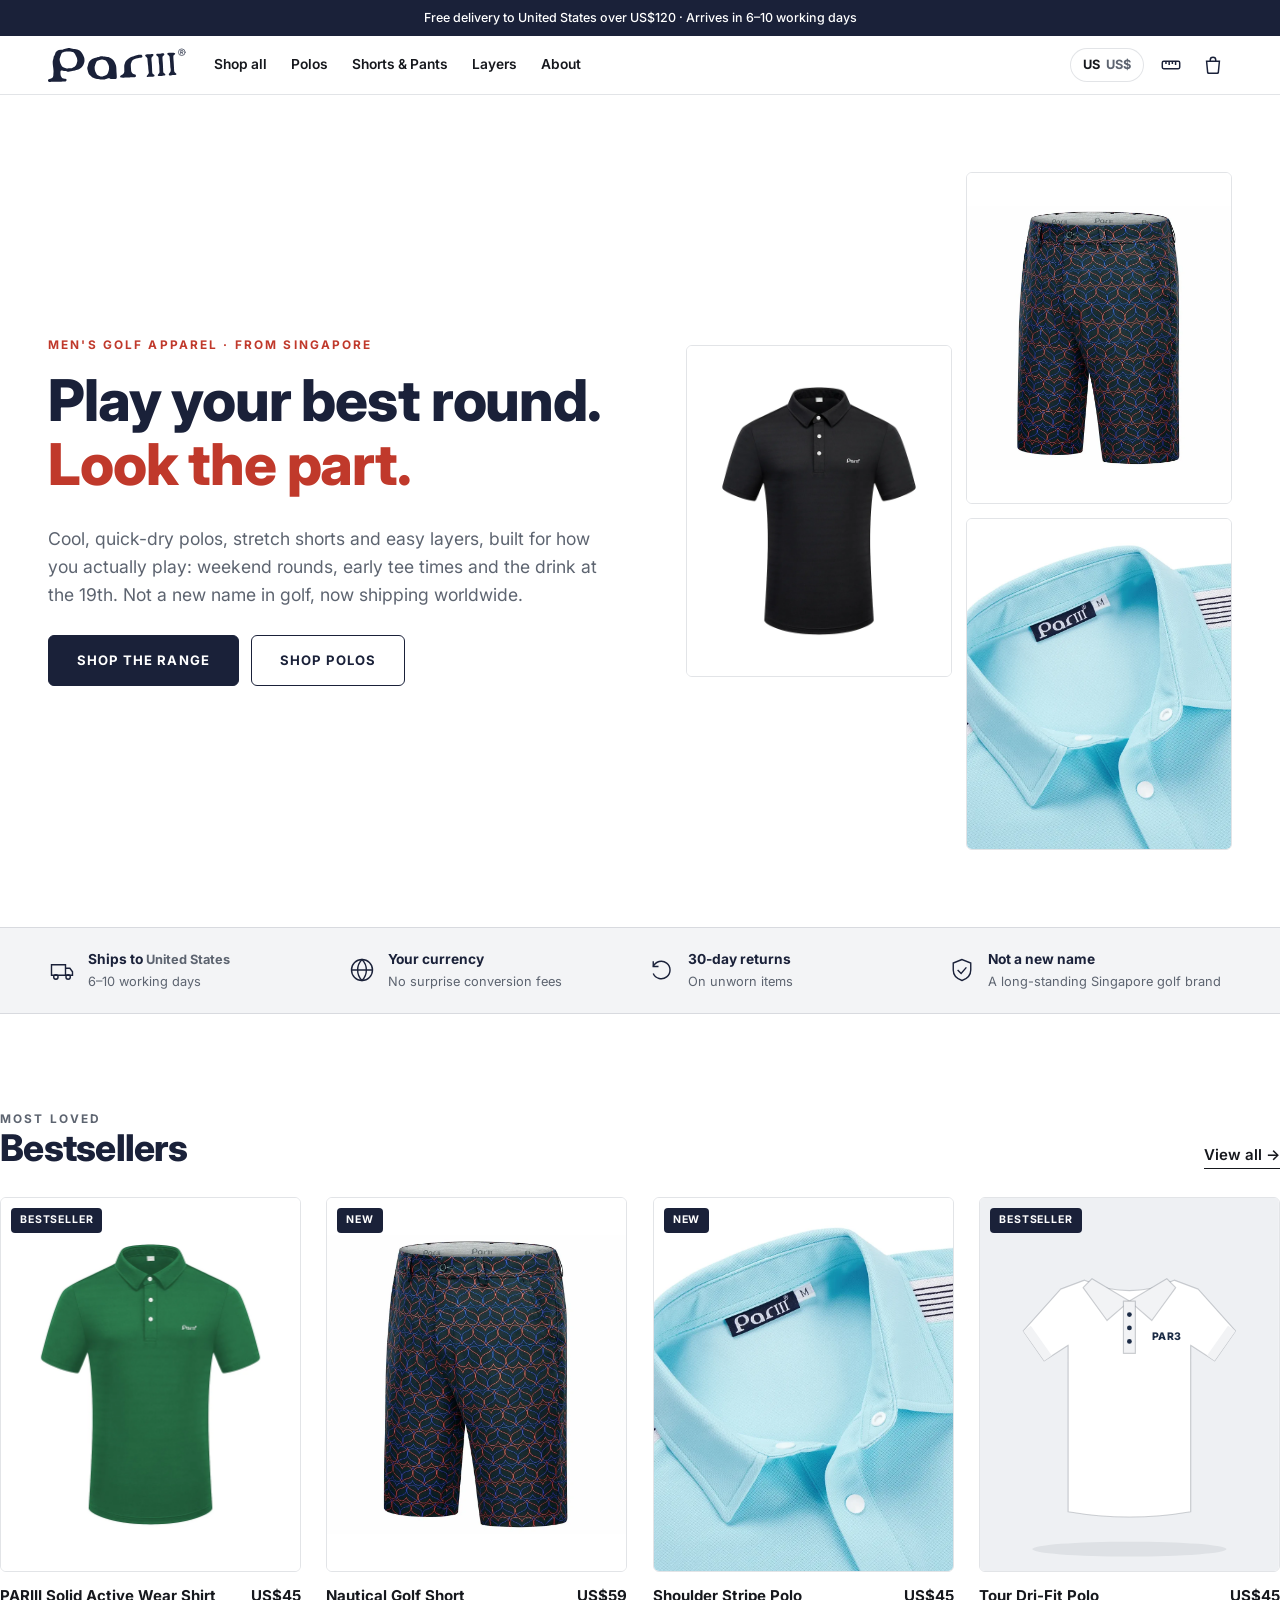
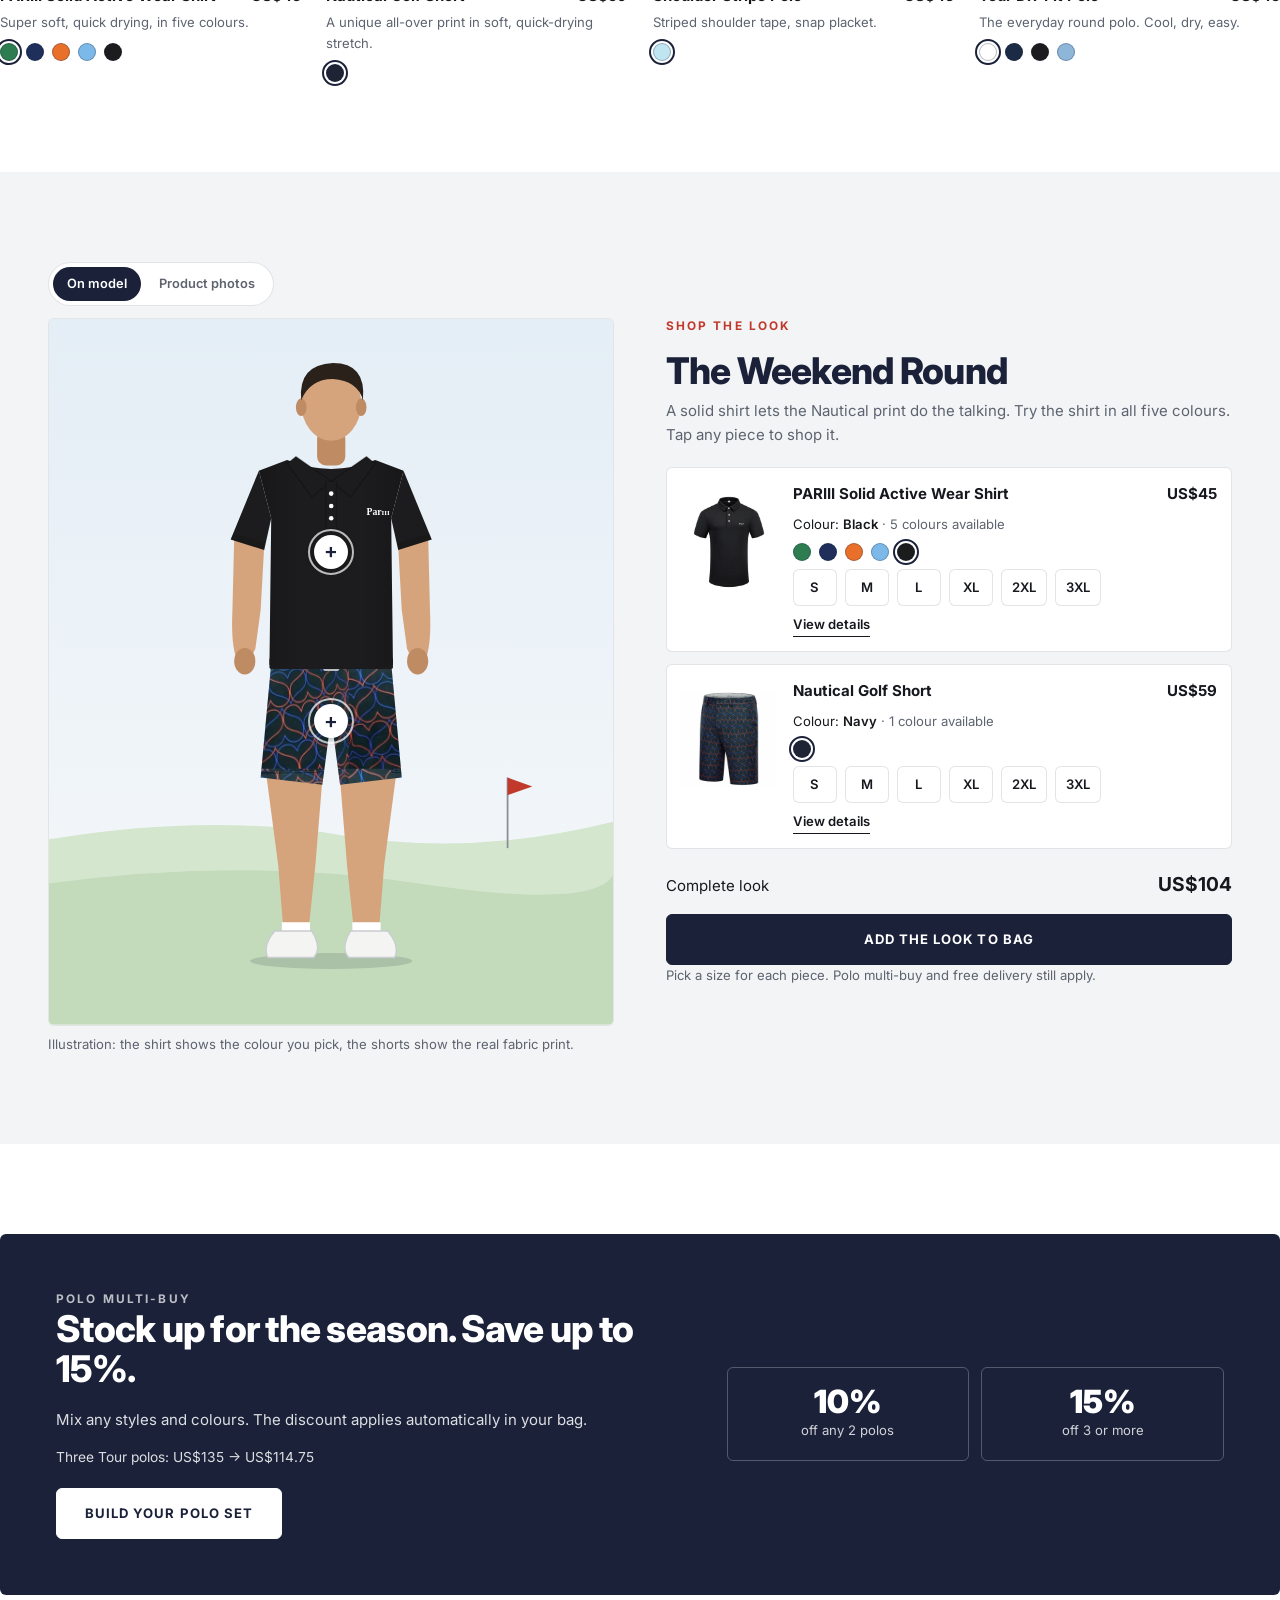
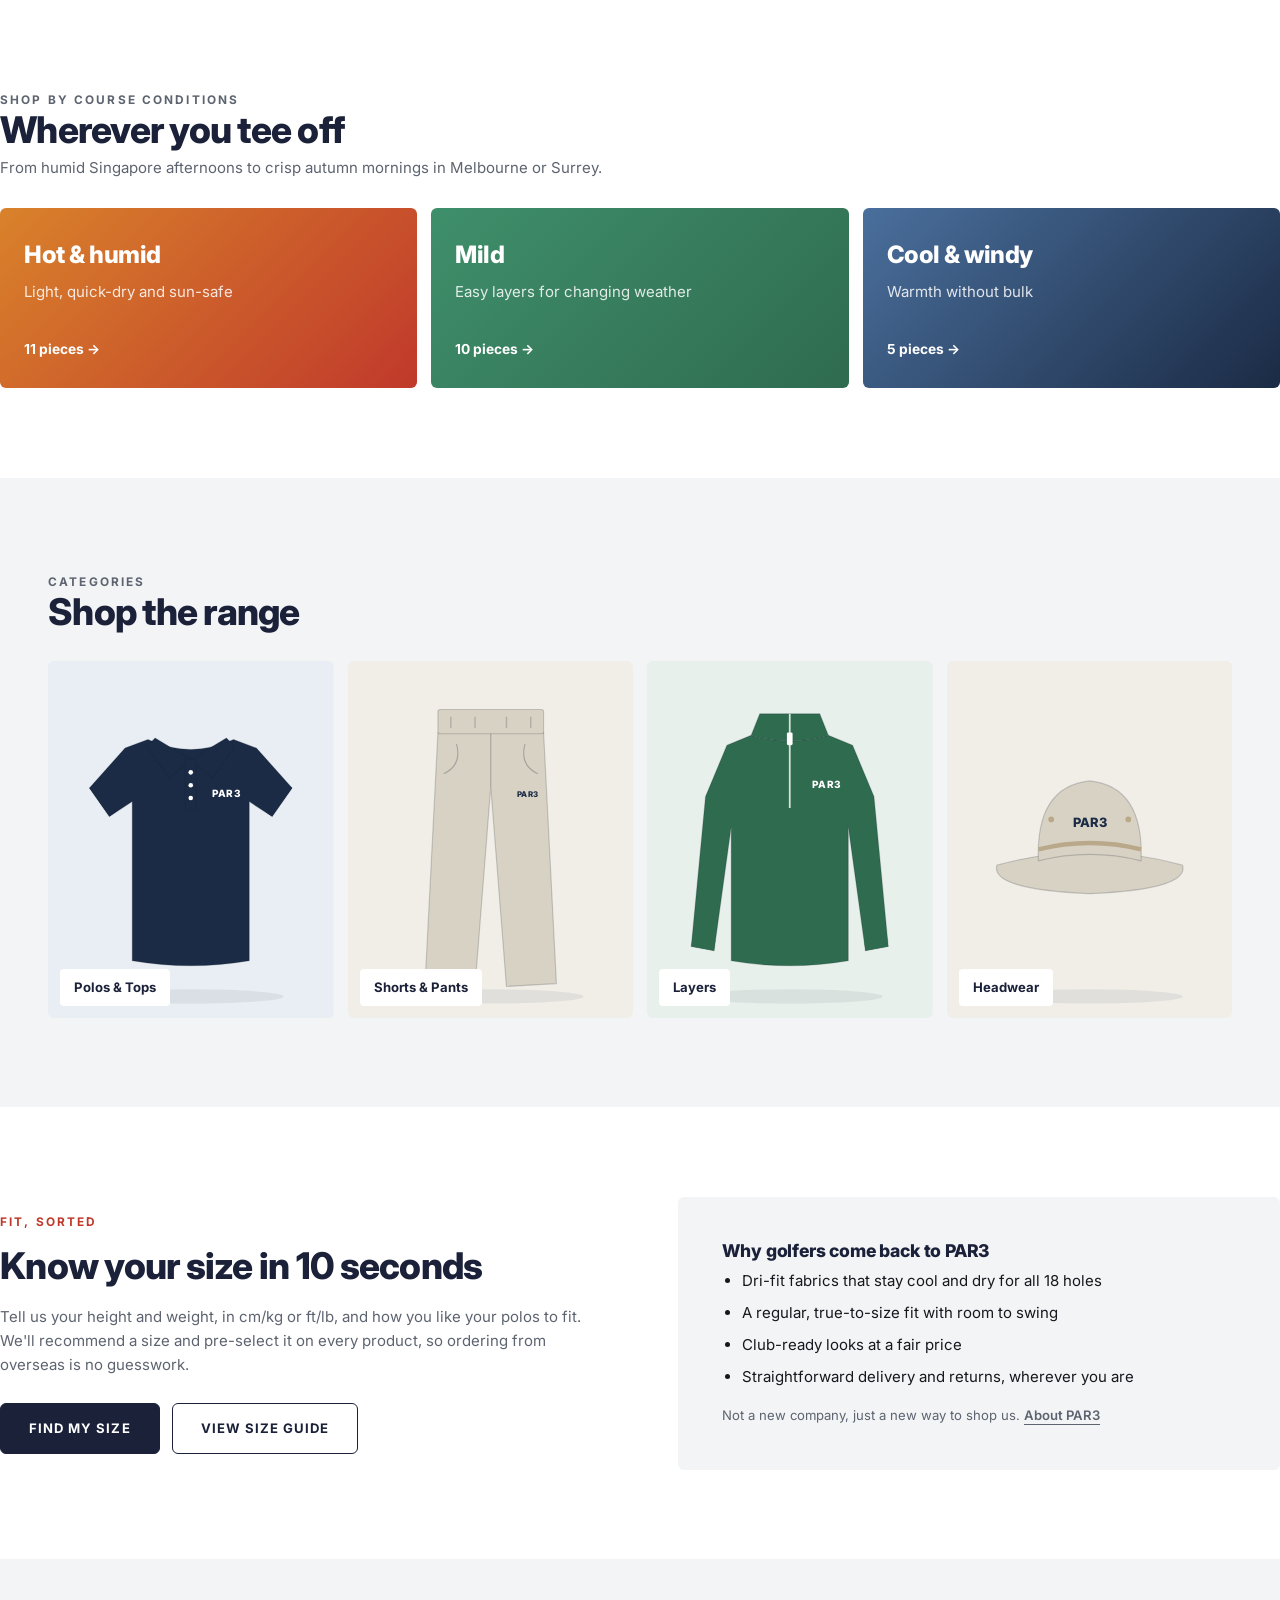
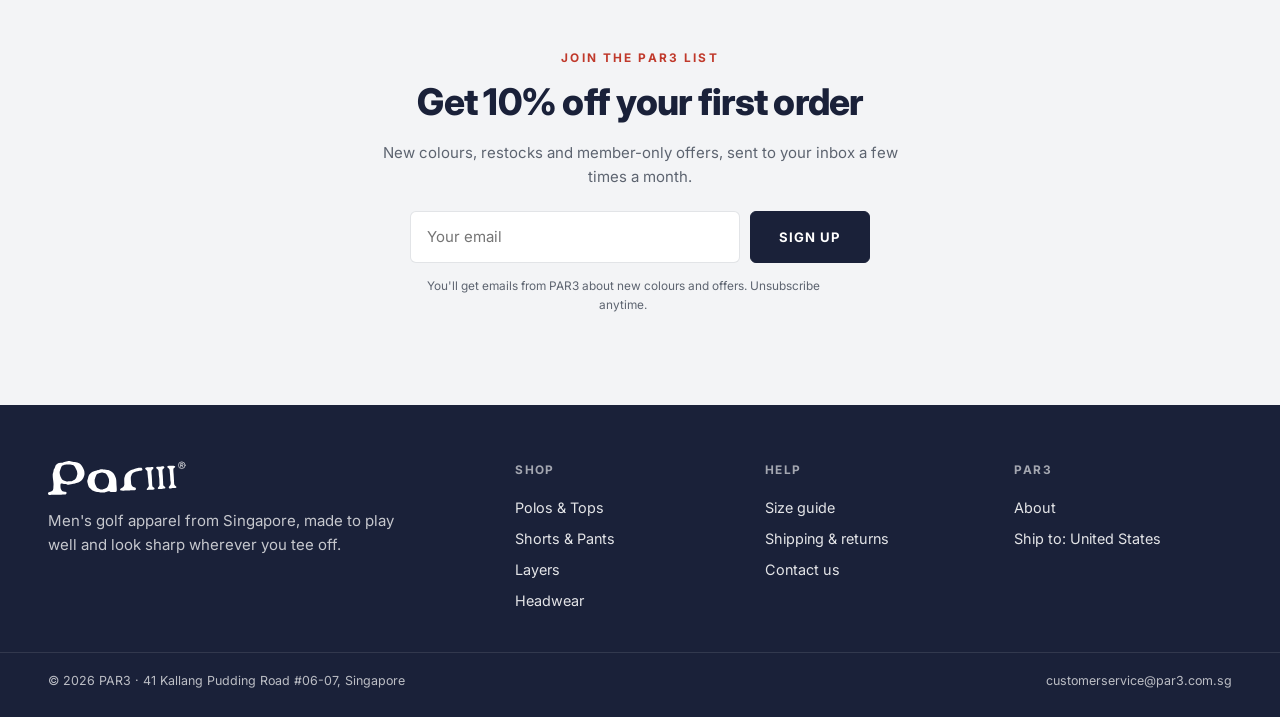
==== commit a192df9f: "Add five shirt colours, real product names and an illustrated golfer Rename the photographed pieces " ====
--- a/par3/index.html
+++ b/par3/index.html
@@ -140,6 +140,7 @@
 
   <script src="assets/js/config.js"></script>
   <script src="assets/js/garments.js"></script>
+  <script src="assets/js/model.js"></script>
   <script src="assets/js/products.js"></script>
   <script src="assets/js/app.js"></script>
 </body>
--- a/par3/assets/css/styles.css
+++ b/par3/assets/css/styles.css
@@ -377,3 +377,10 @@
 .look-total { display: flex; justify-content: space-between; align-items: baseline; padding: 4px 0 14px; }
 .look-total strong { font-size: 1.2rem; }
 .look-section { border-top: 1px solid var(--line); }
+.look-modes { display: inline-flex; gap: 4px; padding: 4px; margin-bottom: 12px; background: var(--bg); border: 1px solid var(--line); border-radius: 99px; }
+.look-modes button { border: 0; background: none; padding: 7px 14px; border-radius: 99px; font-size: 0.8rem; font-weight: 600; color: var(--muted); }
+.look-modes button[aria-selected="true"] { background: var(--brand); color: var(--on-brand); }
+.look-visual.mode-model svg { width: 100%; height: auto; display: block; }
+.m-piece { cursor: pointer; transition: filter 0.2s; }
+.m-piece:hover, .m-piece.active, .m-piece:focus-visible { filter: brightness(1.08) drop-shadow(0 0 6px rgba(26, 33, 57, 0.35)); outline: none; }
+.look-caption { margin: 8px 0 0; }
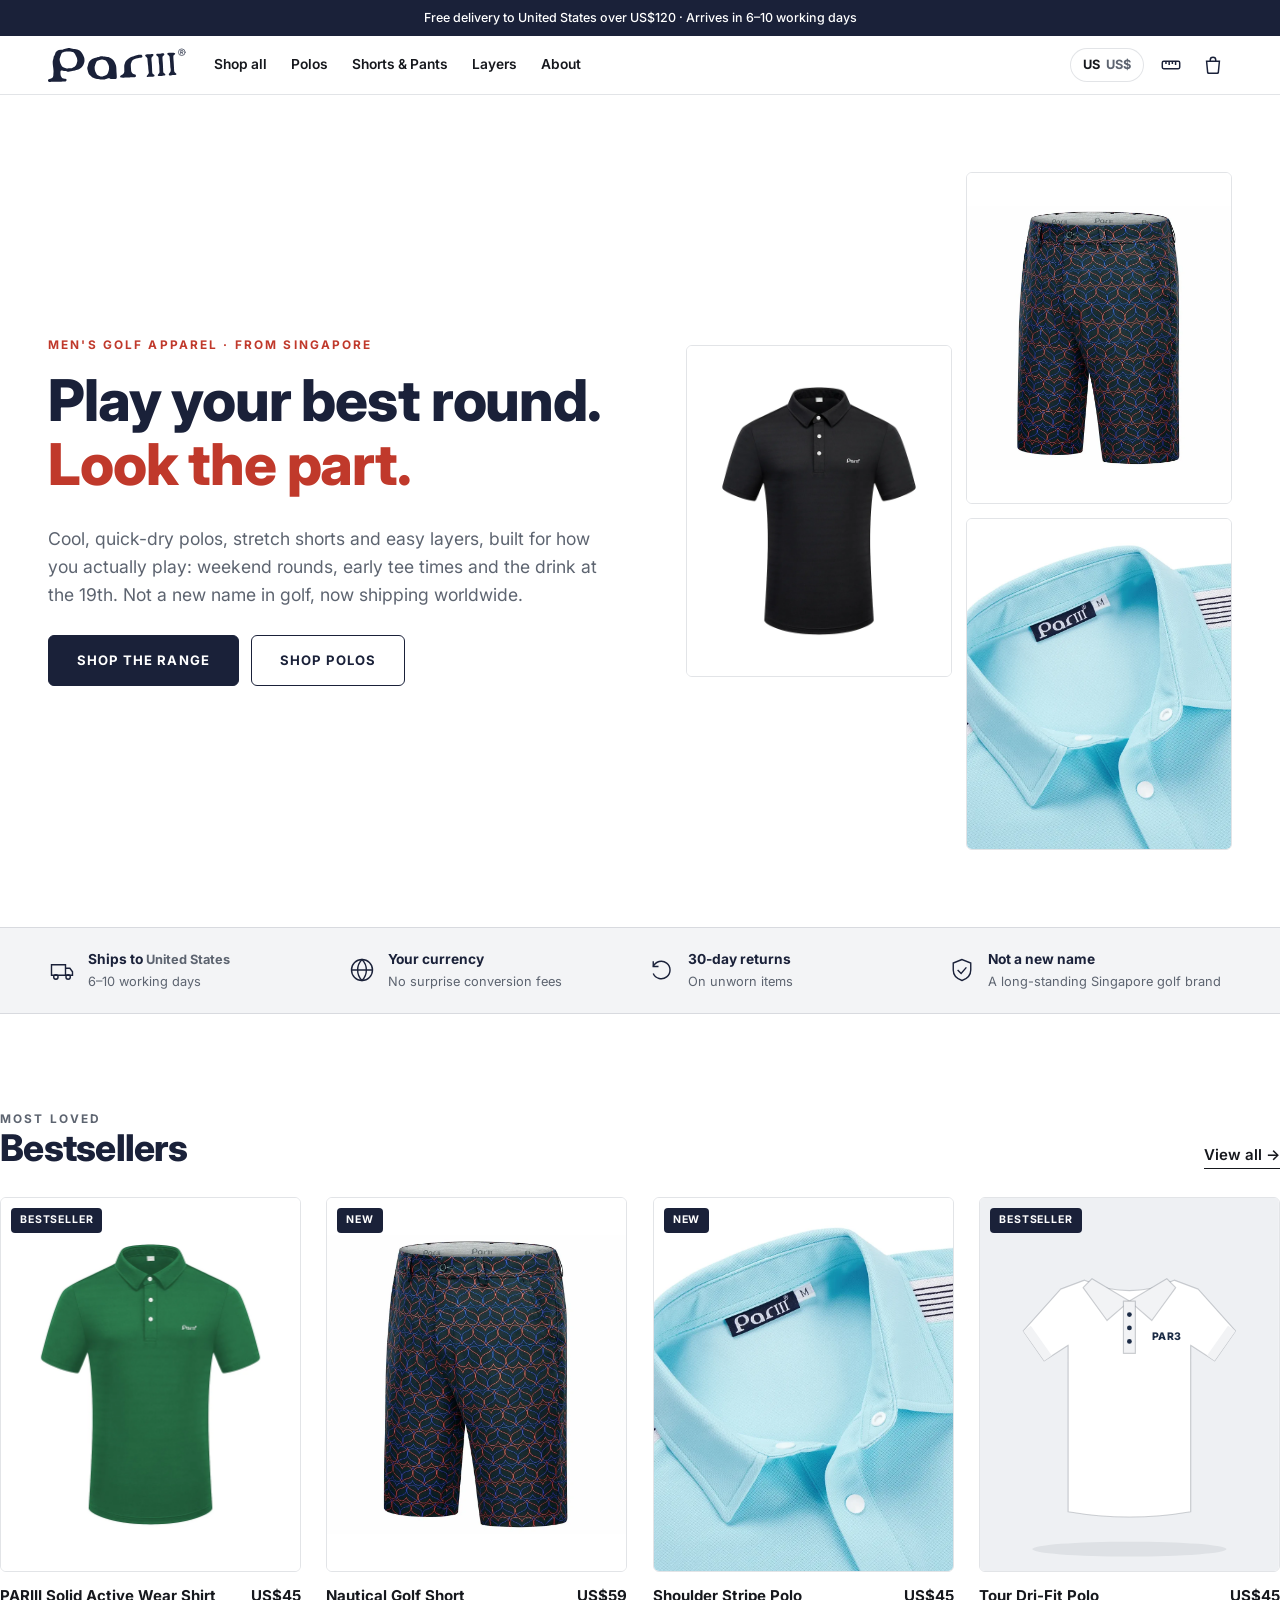
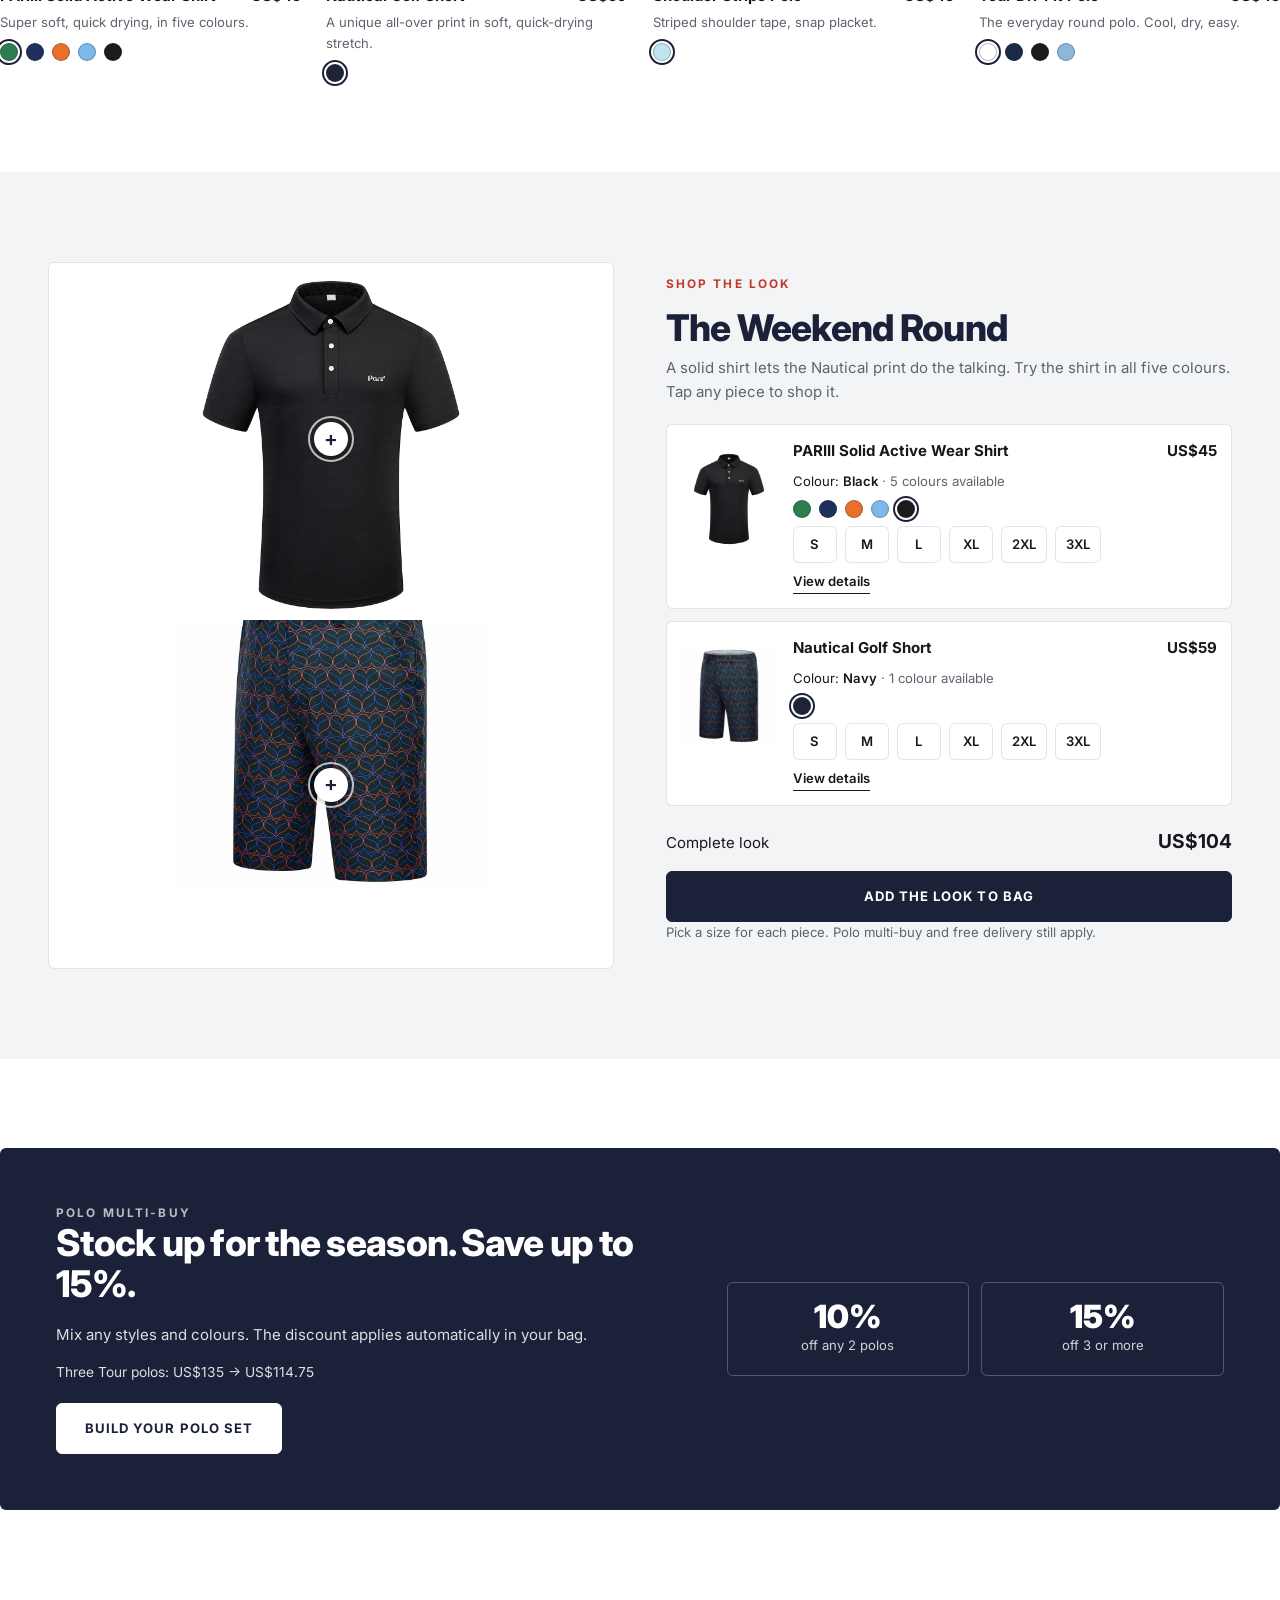
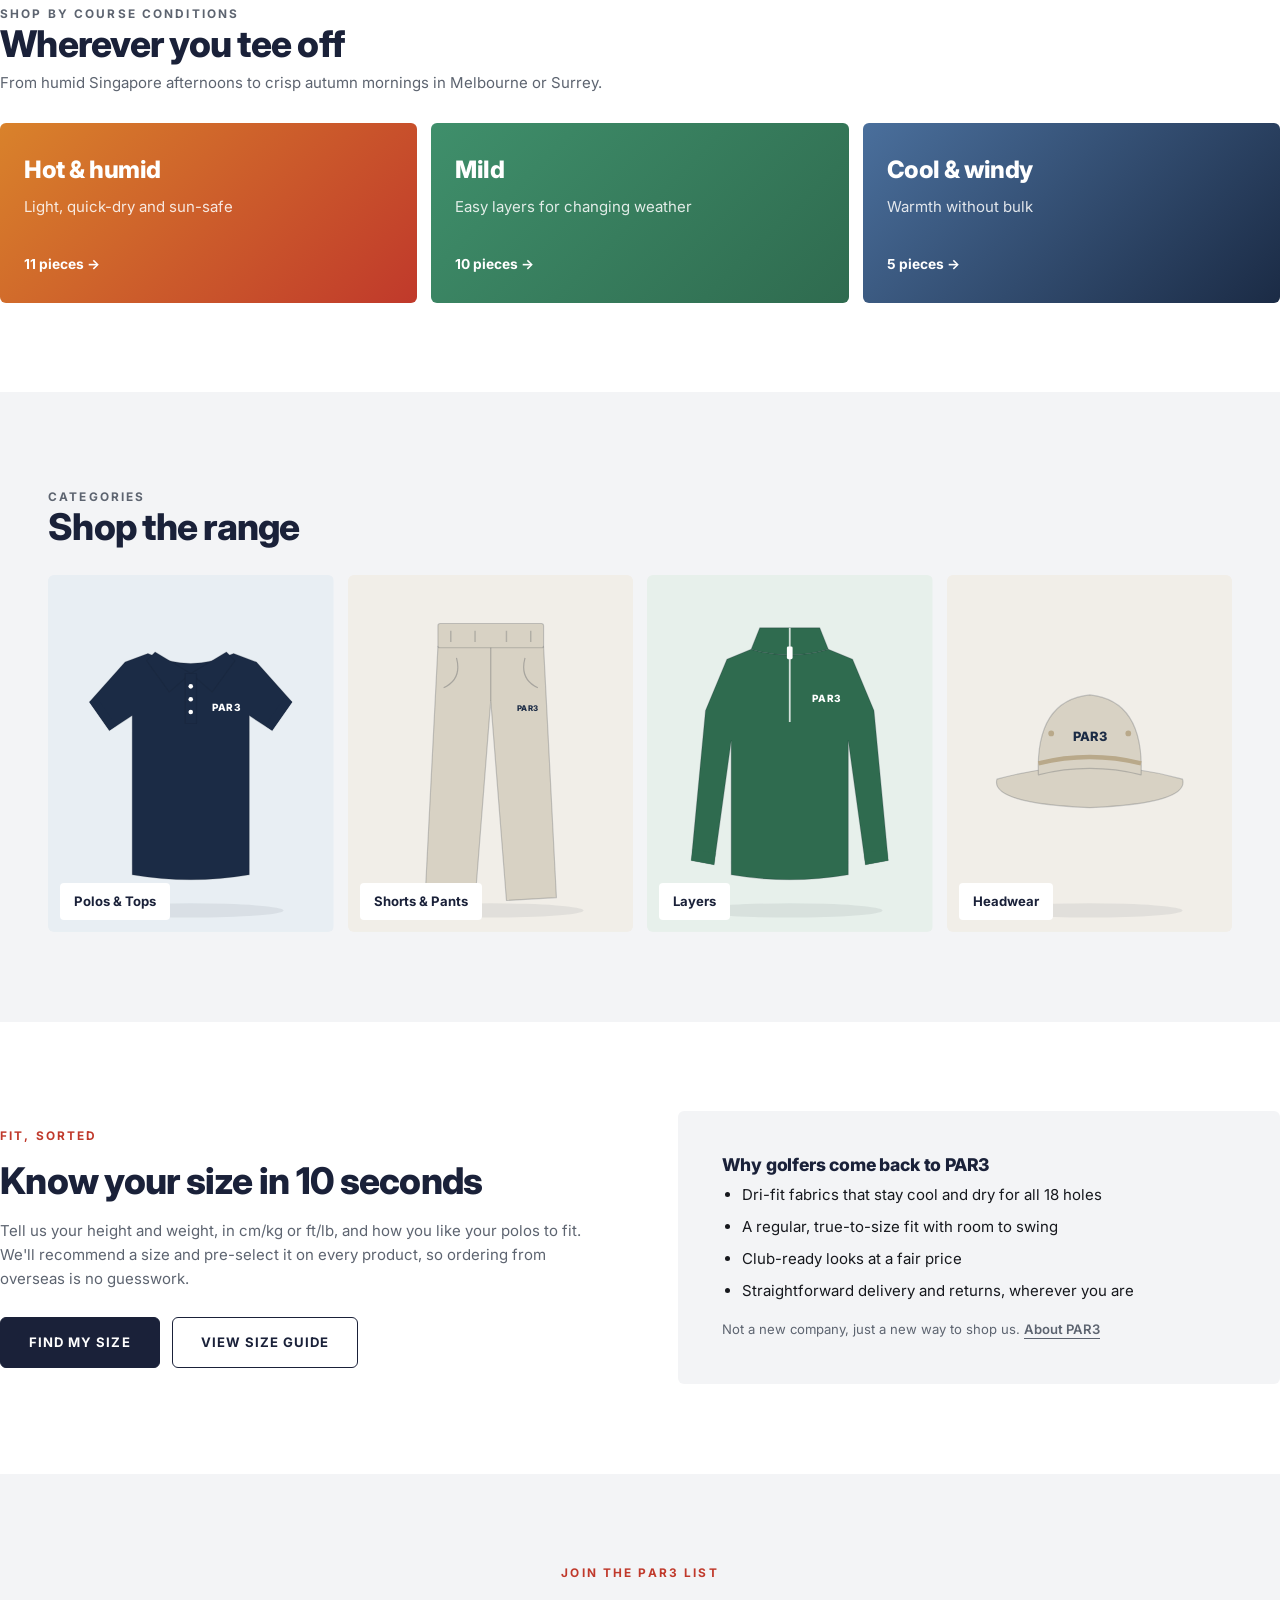
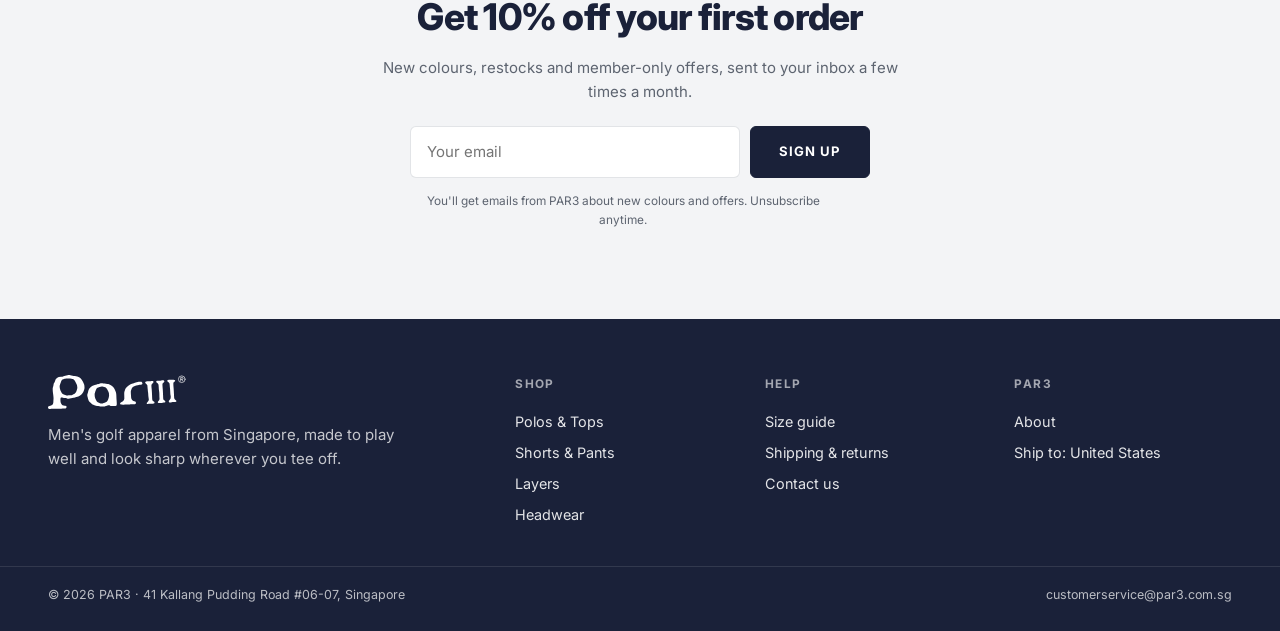
==== commit ed60ace1: "Remove the illustrated golfer from Shop the look Show the real product photos until an on-model phot" ====
--- a/par3/index.html
+++ b/par3/index.html
@@ -140,7 +140,6 @@
 
   <script src="assets/js/config.js"></script>
   <script src="assets/js/garments.js"></script>
-  <script src="assets/js/model.js"></script>
   <script src="assets/js/products.js"></script>
   <script src="assets/js/app.js"></script>
 </body>
--- a/par3/assets/css/styles.css
+++ b/par3/assets/css/styles.css
@@ -380,7 +380,3 @@
 .look-modes { display: inline-flex; gap: 4px; padding: 4px; margin-bottom: 12px; background: var(--bg); border: 1px solid var(--line); border-radius: 99px; }
 .look-modes button { border: 0; background: none; padding: 7px 14px; border-radius: 99px; font-size: 0.8rem; font-weight: 600; color: var(--muted); }
 .look-modes button[aria-selected="true"] { background: var(--brand); color: var(--on-brand); }
-.look-visual.mode-model svg { width: 100%; height: auto; display: block; }
-.m-piece { cursor: pointer; transition: filter 0.2s; }
-.m-piece:hover, .m-piece.active, .m-piece:focus-visible { filter: brightness(1.08) drop-shadow(0 0 6px rgba(26, 33, 57, 0.35)); outline: none; }
-.look-caption { margin: 8px 0 0; }
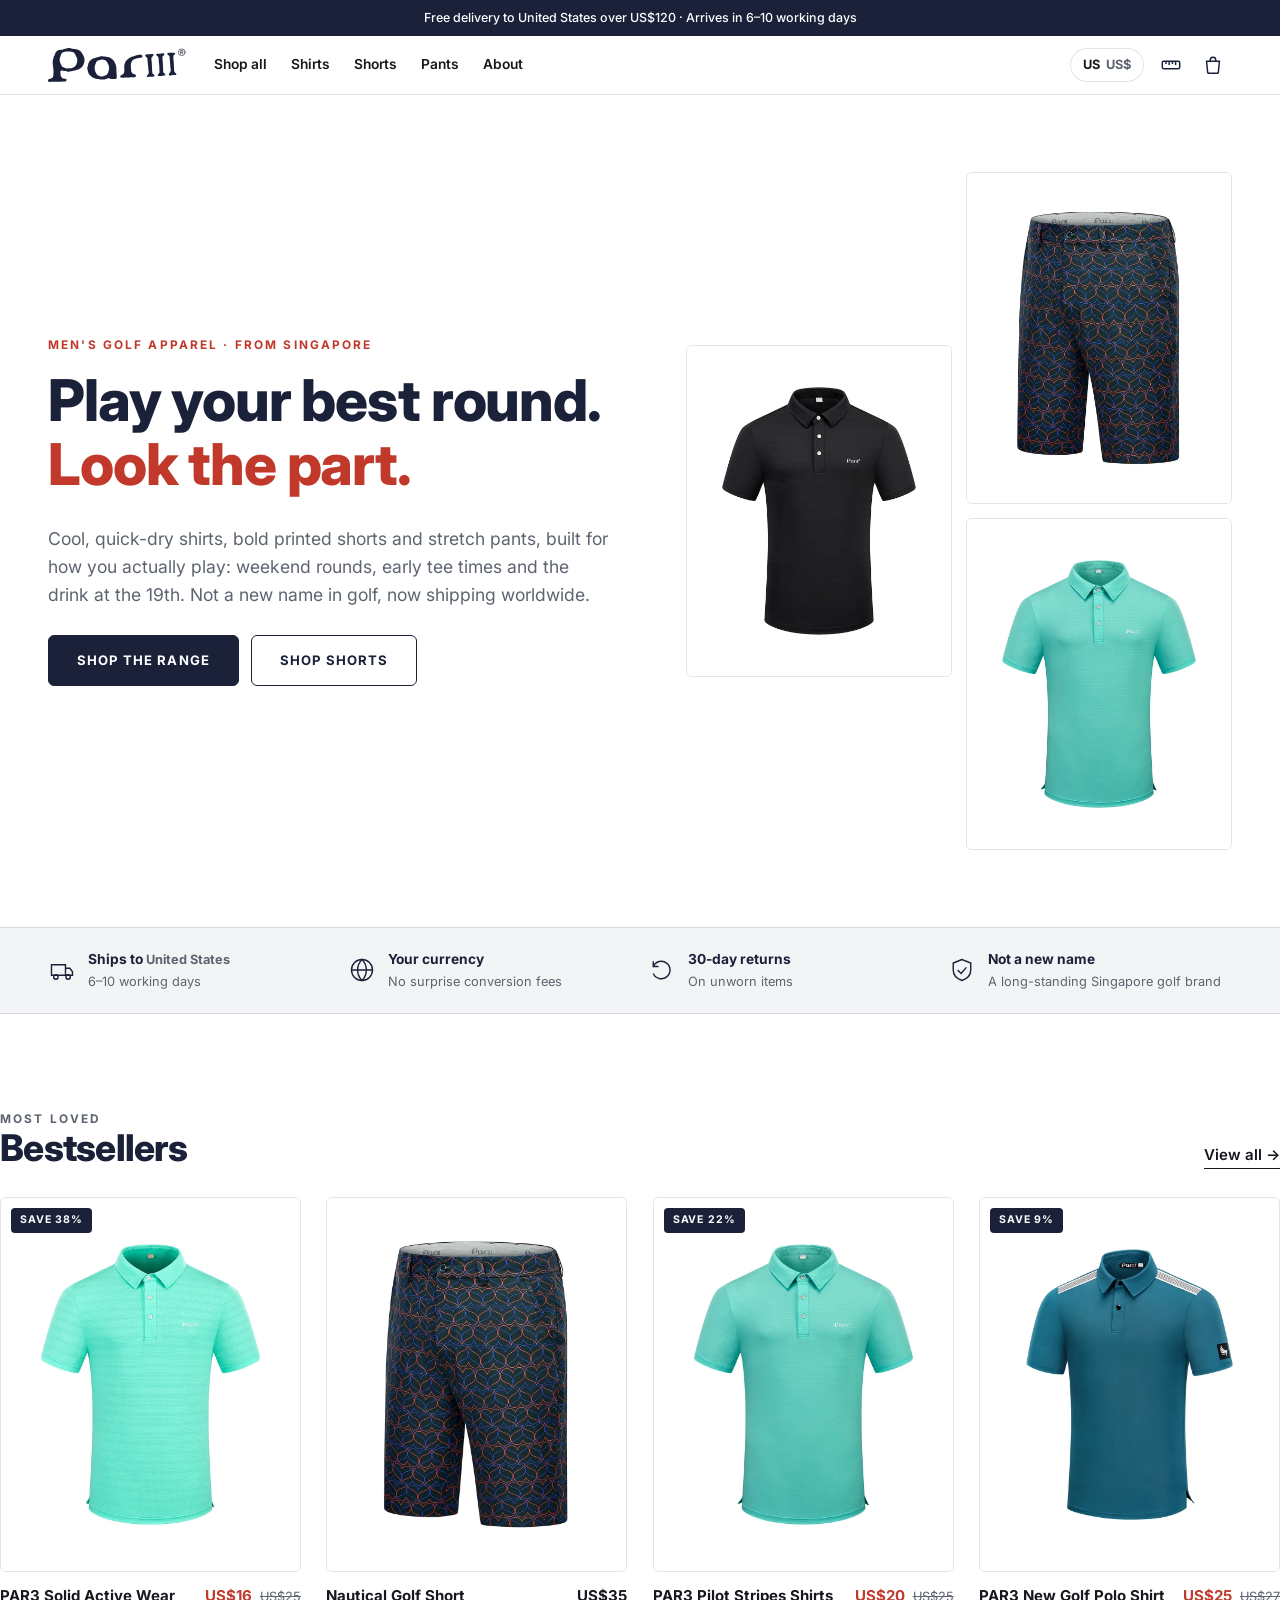
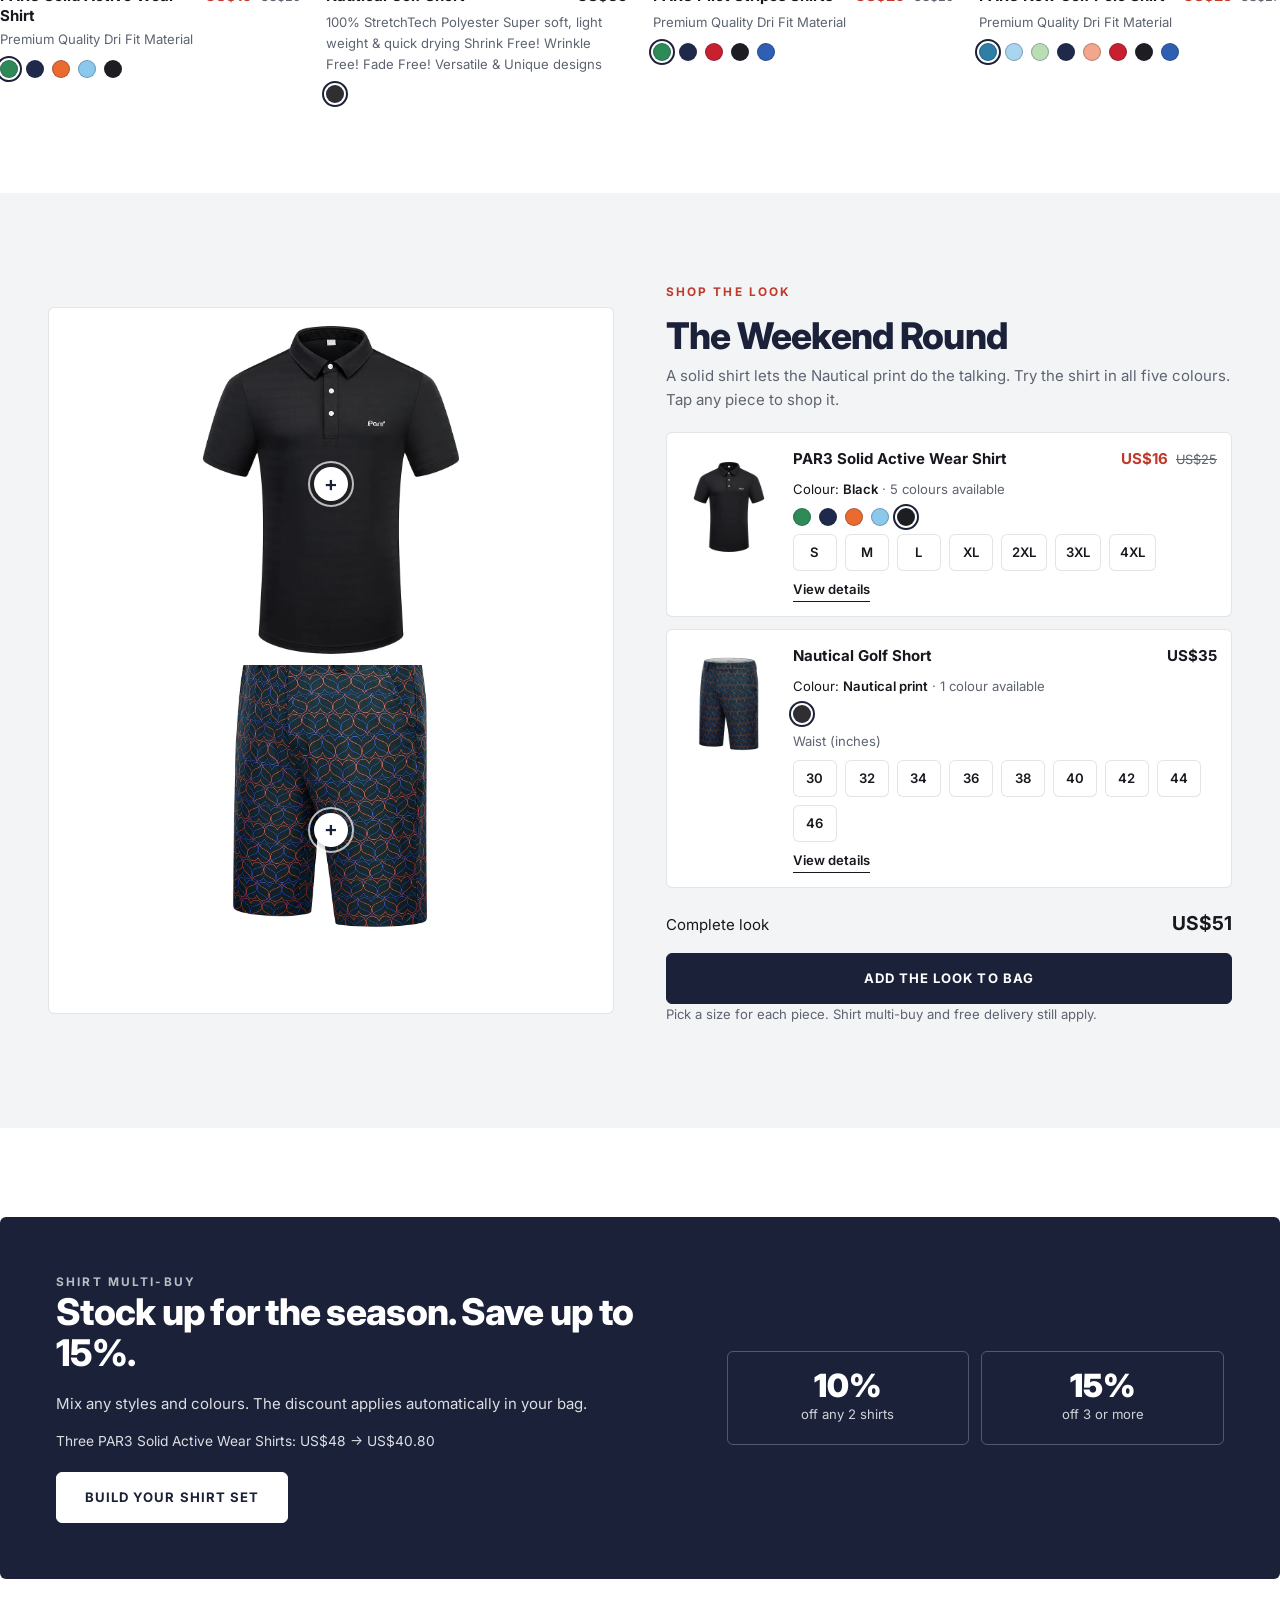
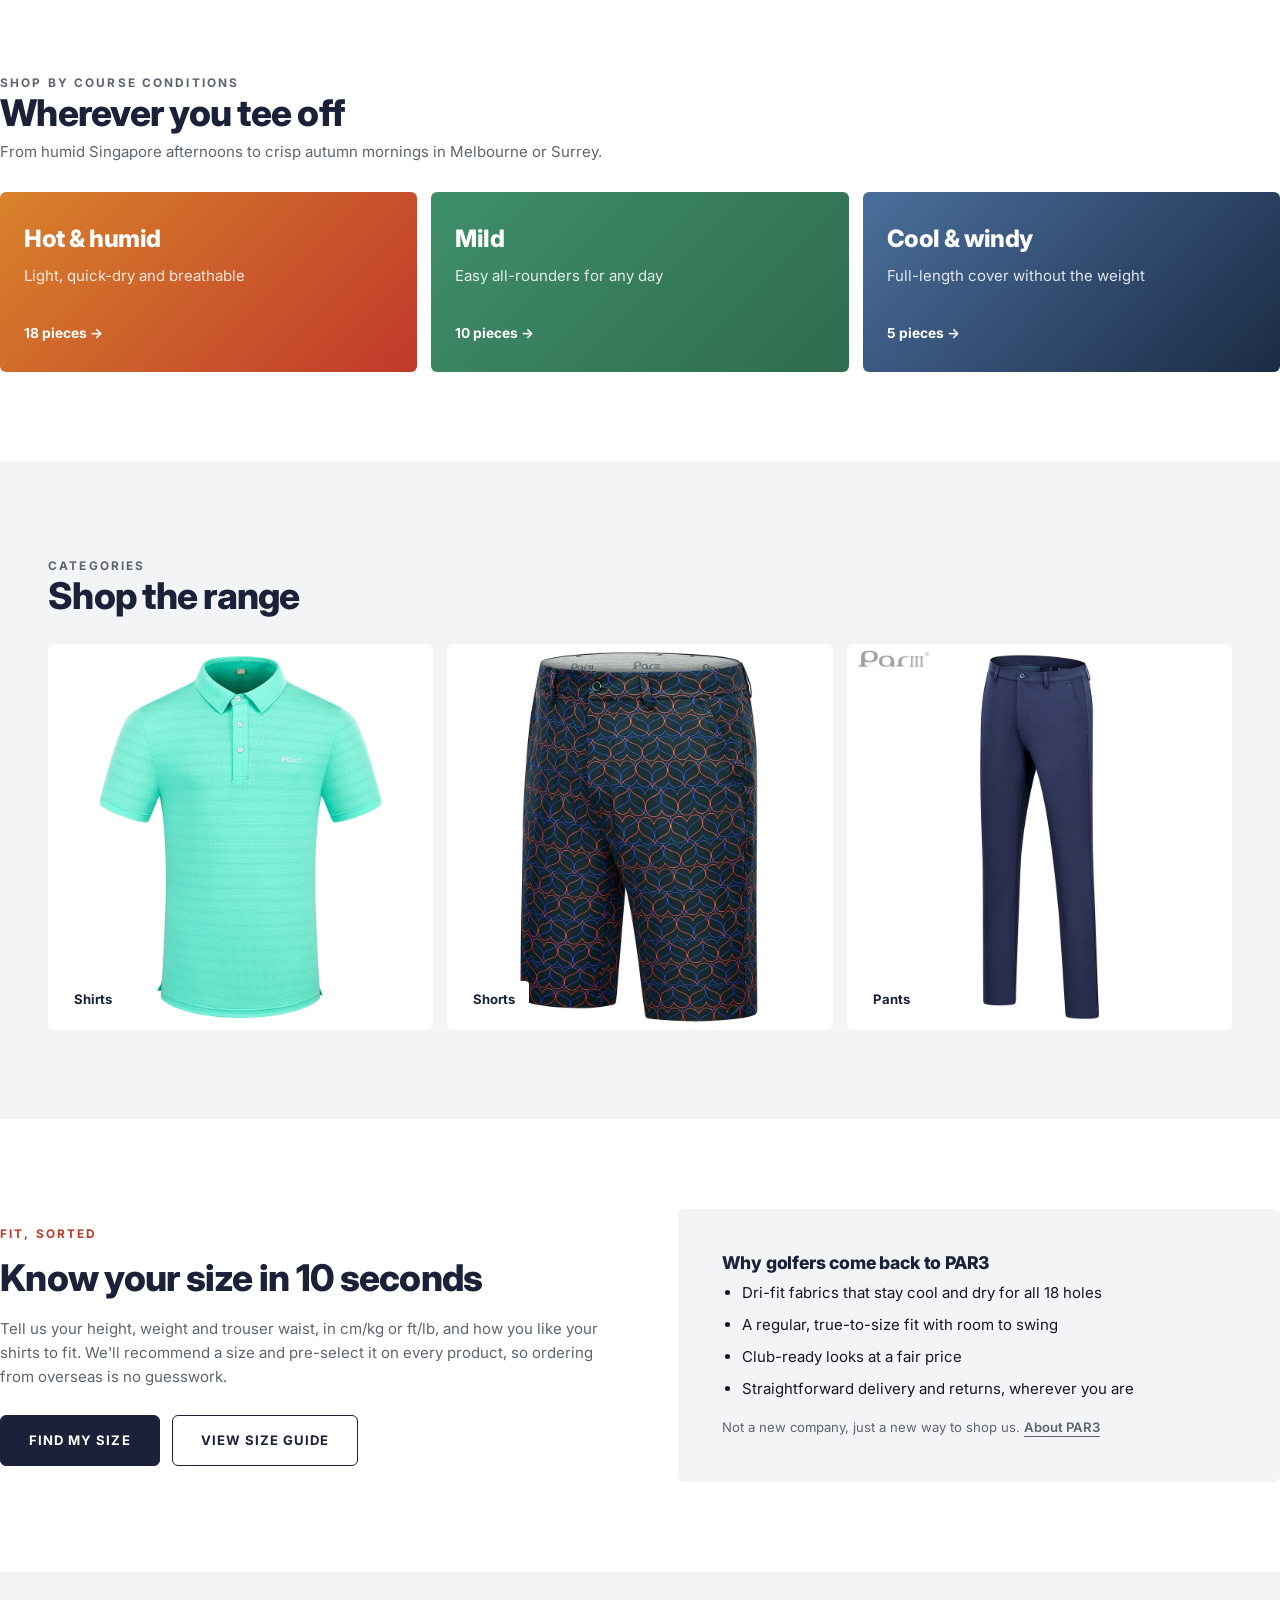
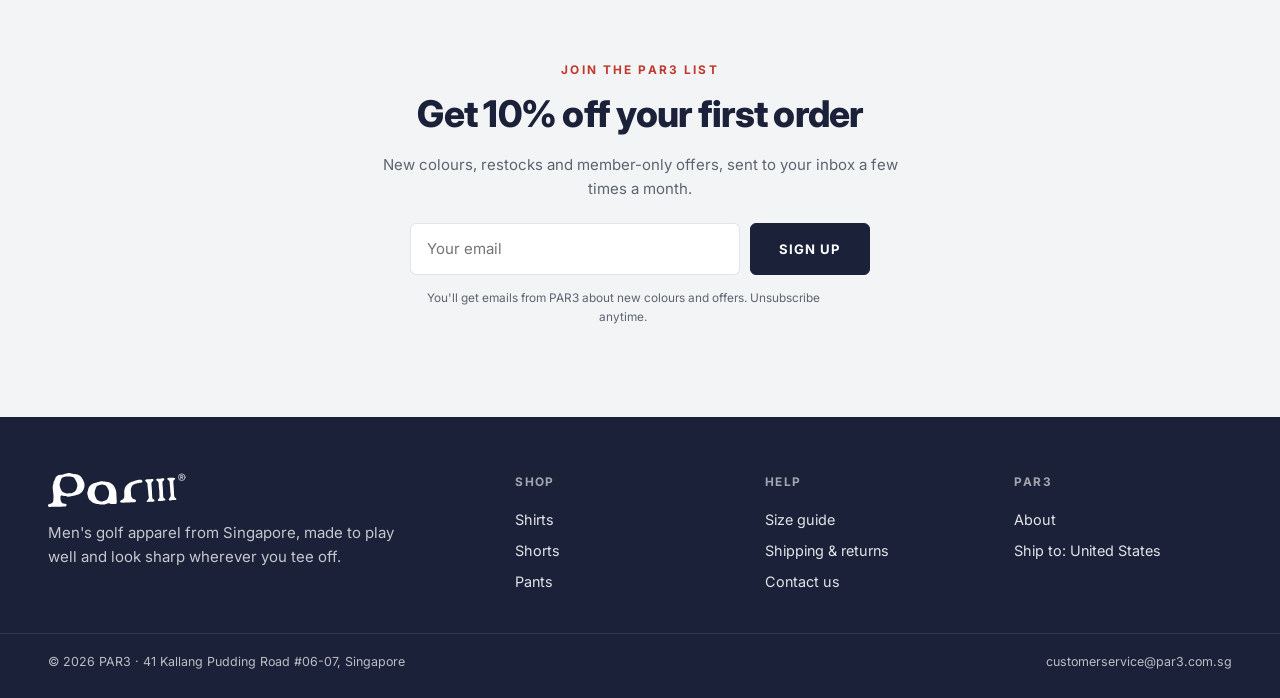
==== commit d216e69f: "Import the full PAR3 range from par3.com.sg tools/import_par3.py reads the shop's public WooCommerce" ====
--- a/par3/index.html
+++ b/par3/index.html
@@ -4,7 +4,7 @@
   <meta charset="utf-8">
   <meta name="viewport" content="width=device-width, initial-scale=1">
   <title>PAR3 | Men's Golf Apparel, Shipped Worldwide</title>
-  <meta name="description" content="PAR3 men's golf apparel from Singapore: dri-fit polos, shorts, pants and layers for every course condition. Local prices and delivery to 16 countries.">
+  <meta name="description" content="PAR3 men's golf apparel from Singapore: dri-fit shirts, stretch shorts and pants for every course condition. Local prices and delivery to 16 countries.">
   <link rel="preconnect" href="https://fonts.googleapis.com">
   <link rel="preconnect" href="https://fonts.gstatic.com" crossorigin>
   <link href="https://fonts.googleapis.com/css2?family=Inter:wght@400;500;600;700;800;900&display=swap" rel="stylesheet">
@@ -18,10 +18,10 @@
       <div>
         <p class="eyebrow">Men's golf apparel · From Singapore</p>
         <h1>Play your best round. <em>Look the part.</em></h1>
-        <p class="lede">Cool, quick-dry polos, stretch shorts and easy layers, built for how you actually play: weekend rounds, early tee times and the drink at the 19th. Not a new name in golf, now shipping worldwide.</p>
+        <p class="lede">Cool, quick-dry shirts, bold printed shorts and stretch pants, built for how you actually play: weekend rounds, early tee times and the drink at the 19th. Not a new name in golf, now shipping worldwide.</p>
         <div class="hero-cta">
           <a class="btn" href="shop.html">Shop the range</a>
-          <a class="btn btn-ghost" href="shop.html?c=polos">Shop polos</a>
+          <a class="btn btn-ghost" href="shop.html?c=shorts">Shop shorts</a>
         </div>
       </div>
       <div id="hero-art"></div>
@@ -66,14 +66,14 @@
     <section class="section wrap">
       <div class="promo">
         <div>
-          <p class="eyebrow" style="color:inherit;opacity:.7">Polo multi-buy</p>
+          <p class="eyebrow" style="color:inherit;opacity:.7">Shirt multi-buy</p>
           <h2>Stock up for the season. Save up to 15%.</h2>
           <p>Mix any styles and colours. The discount applies automatically in your bag.</p>
           <p class="promo-example" id="mb-example"></p>
-          <a class="btn btn-light" href="shop.html?c=polos">Build your polo set</a>
+          <a class="btn btn-light" href="shop.html?c=shirts">Build your shirt set</a>
         </div>
         <div class="promo-tiers">
-          <div><strong>10%</strong><span>off any 2 polos</span></div>
+          <div><strong>10%</strong><span>off any 2 shirts</span></div>
           <div><strong>15%</strong><span>off 3 or more</span></div>
         </div>
       </div>
@@ -107,7 +107,7 @@
         <div>
           <p class="eyebrow">Fit, sorted</p>
           <h2>Know your size in 10 seconds</h2>
-          <p class="muted">Tell us your height and weight, in cm/kg or ft/lb, and how you like your polos to fit. We'll recommend a size and pre-select it on every product, so ordering from overseas is no guesswork.</p>
+          <p class="muted">Tell us your height, weight and trouser waist, in cm/kg or ft/lb, and how you like your shirts to fit. We'll recommend a size and pre-select it on every product, so ordering from overseas is no guesswork.</p>
           <div class="hero-cta">
             <button class="btn" data-sizefinder>Find my size</button>
             <button class="btn btn-ghost" data-sizeguide>View size guide</button>
@@ -139,7 +139,7 @@
   <footer id="site-footer"></footer>
 
   <script src="assets/js/config.js"></script>
-  <script src="assets/js/garments.js"></script>
+  <script src="assets/js/catalog.js"></script>
   <script src="assets/js/products.js"></script>
   <script src="assets/js/app.js"></script>
 </body>
--- a/par3/assets/css/styles.css
+++ b/par3/assets/css/styles.css
@@ -144,8 +144,8 @@
 .empty-grid { grid-column: 1 / -1; text-align: center; padding: 48px 0; }
 
 /* ---------------------------------------------------------------- category tiles */
-.tiles { display: grid; grid-template-columns: repeat(4, 1fr); gap: 14px; }
-@media (max-width: 760px) { .tiles { grid-template-columns: 1fr 1fr; } }
+.tiles { display: grid; grid-template-columns: repeat(3, 1fr); gap: 14px; }
+@media (max-width: 760px) { .tiles { grid-template-columns: 1fr 1fr 1fr; gap: 8px; } .tile span { left: 6px; bottom: 6px; padding: 5px 8px; font-size: 0.72rem; } }
 .tile { position: relative; border-radius: var(--radius); overflow: hidden; }
 .tile svg { width: 100%; height: auto; aspect-ratio: 4 / 5; transition: transform 0.5s; }
 .tile:hover svg { transform: scale(1.04); }
@@ -221,8 +221,8 @@
 .pdp-art svg, .pdp-art img { width: 100%; height: auto; aspect-ratio: 4 / 5; border-radius: var(--radius); object-fit: cover; }
 .zoom-hint { position: absolute; right: 12px; bottom: 12px; background: rgba(255, 255, 255, 0.92); color: var(--brand); font-size: 0.74rem; font-weight: 700; padding: 6px 10px; border-radius: 4px; opacity: 0; transition: opacity 0.2s; }
 .pdp-art:hover .zoom-hint, .pdp-art:focus-visible .zoom-hint { opacity: 1; }
-.thumbs { display: flex; gap: 10px; margin-top: 10px; }
-.thumbs button { width: 72px; padding: 0; border: 2px solid transparent; border-radius: var(--radius); overflow: hidden; background: none; }
+.thumbs { display: flex; gap: 10px; margin-top: 10px; overflow-x: auto; scrollbar-width: thin; }
+.thumbs button { flex: none; width: 72px; padding: 0; border: 2px solid transparent; border-radius: var(--radius); overflow: hidden; background: none; }
 .thumbs button.on { border-color: var(--brand); }
 .thumbs svg, .thumbs img { width: 100%; height: auto; aspect-ratio: 4 / 5; object-fit: cover; }
 .lightbox { position: fixed; inset: 0; z-index: 80; background: rgba(10, 13, 25, 0.94); display: grid; place-items: center; padding: 56px 16px; }
@@ -264,7 +264,7 @@
 details[open] summary::after { content: "−"; }
 details p, details ul { margin: 10px 0 0; color: var(--muted); }
 details ul { padding-left: 18px; }
-@media (max-width: 820px) { .pdp { grid-template-columns: 1fr; } .pdp-media { position: static; } }
+@media (max-width: 820px) { .pdp { grid-template-columns: minmax(0, 1fr); } .pdp-media { position: static; } }
 
 /* ---------------------------------------------------------------- bag drawer */
 .scrim { position: fixed; inset: 0; background: rgba(15, 20, 30, 0.45); z-index: 40; }
@@ -380,3 +380,35 @@
 .look-modes { display: inline-flex; gap: 4px; padding: 4px; margin-bottom: 12px; background: var(--bg); border: 1px solid var(--line); border-radius: 99px; }
 .look-modes button { border: 0; background: none; padding: 7px 14px; border-radius: 99px; font-size: 0.8rem; font-weight: 600; color: var(--muted); }
 .look-modes button[aria-selected="true"] { background: var(--brand); color: var(--on-brand); }
+
+/* ---------------------------------------------------------------- real catalogue */
+.price .now, .pdp-price .now { color: var(--accent); }
+.price .was, .pdp-price .was { color: var(--muted); font-weight: 400; font-size: 0.85em; margin-left: 4px; }
+.card-row .price { text-align: right; }
+.no-photo { aspect-ratio: 4 / 5; background: var(--c, var(--surface)); opacity: 0.35; }
+.charts { display: grid; gap: 18px; margin: 12px 0 20px; }
+.charts figure { margin: 0; }
+.charts figcaption { font-weight: 700; margin-bottom: 6px; }
+.charts img { width: 100%; height: auto; border: 1px solid var(--line); border-radius: var(--radius); }
+.chart-btn { display: block; width: 100%; margin-top: 10px; padding: 0; border: 1px solid var(--line); border-radius: var(--radius); background: #fff; cursor: zoom-in; overflow: hidden; }
+.chart-btn img { width: 100%; height: auto; }
+.big-sizes { display: flex; justify-content: center; gap: 32px; }
+.big-sizes p { margin: 0; font-size: 0.82rem; color: var(--muted); }
+
+/* ---------------------------------------------------------------- hero photo */
+.hero.hero-photo {
+  max-width: none; grid-template-columns: minmax(0, 36rem); min-height: min(78vh, 760px);
+  padding-left: max(var(--gutter), calc((100vw - var(--max)) / 2 + var(--gutter)));
+  background: linear-gradient(90deg, rgba(10, 14, 28, 0.72), rgba(10, 14, 28, 0.25) 55%, rgba(10, 14, 28, 0)), var(--hero) center / cover no-repeat;
+  color: #fff;
+}
+.hero-photo h1, .hero-photo .eyebrow { color: #fff; }
+.hero-photo h1 em { color: #fff; text-decoration: underline; text-decoration-color: var(--accent); text-underline-offset: 0.12em; }
+.hero-photo p.lede { color: rgba(255, 255, 255, 0.88); }
+.hero-photo .btn { background: #fff; color: var(--brand); border-color: #fff; }
+.hero-photo .btn-ghost { background: transparent; color: #fff; }
+.hero-photo .btn-ghost:hover { background: #fff; color: var(--brand); }
+.hero-photo #hero-art { display: none; }
+@media (max-width: 820px) {
+  .hero.hero-photo { min-height: 88vh; align-content: end; background: linear-gradient(0deg, rgba(10, 14, 28, 0.8), rgba(10, 14, 28, 0.1) 60%), var(--hero-phone) center / cover no-repeat; }
+}
